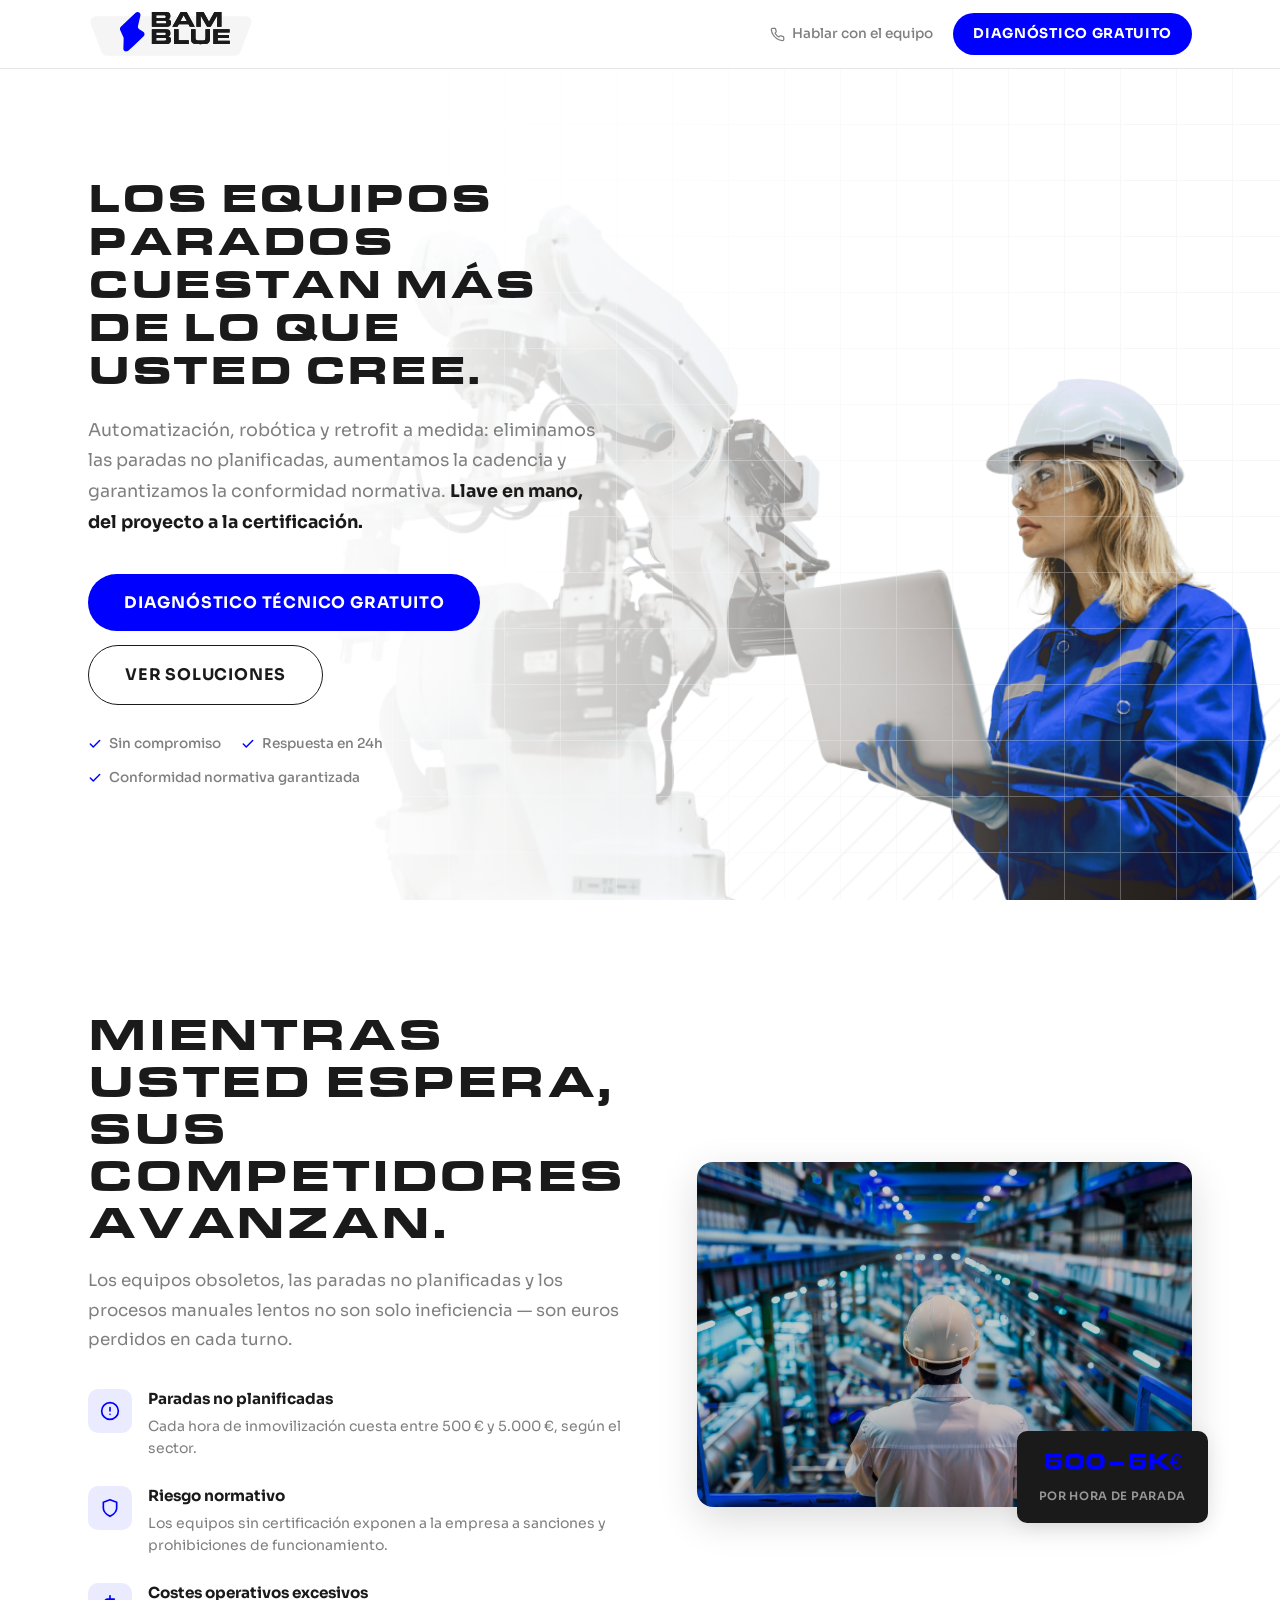
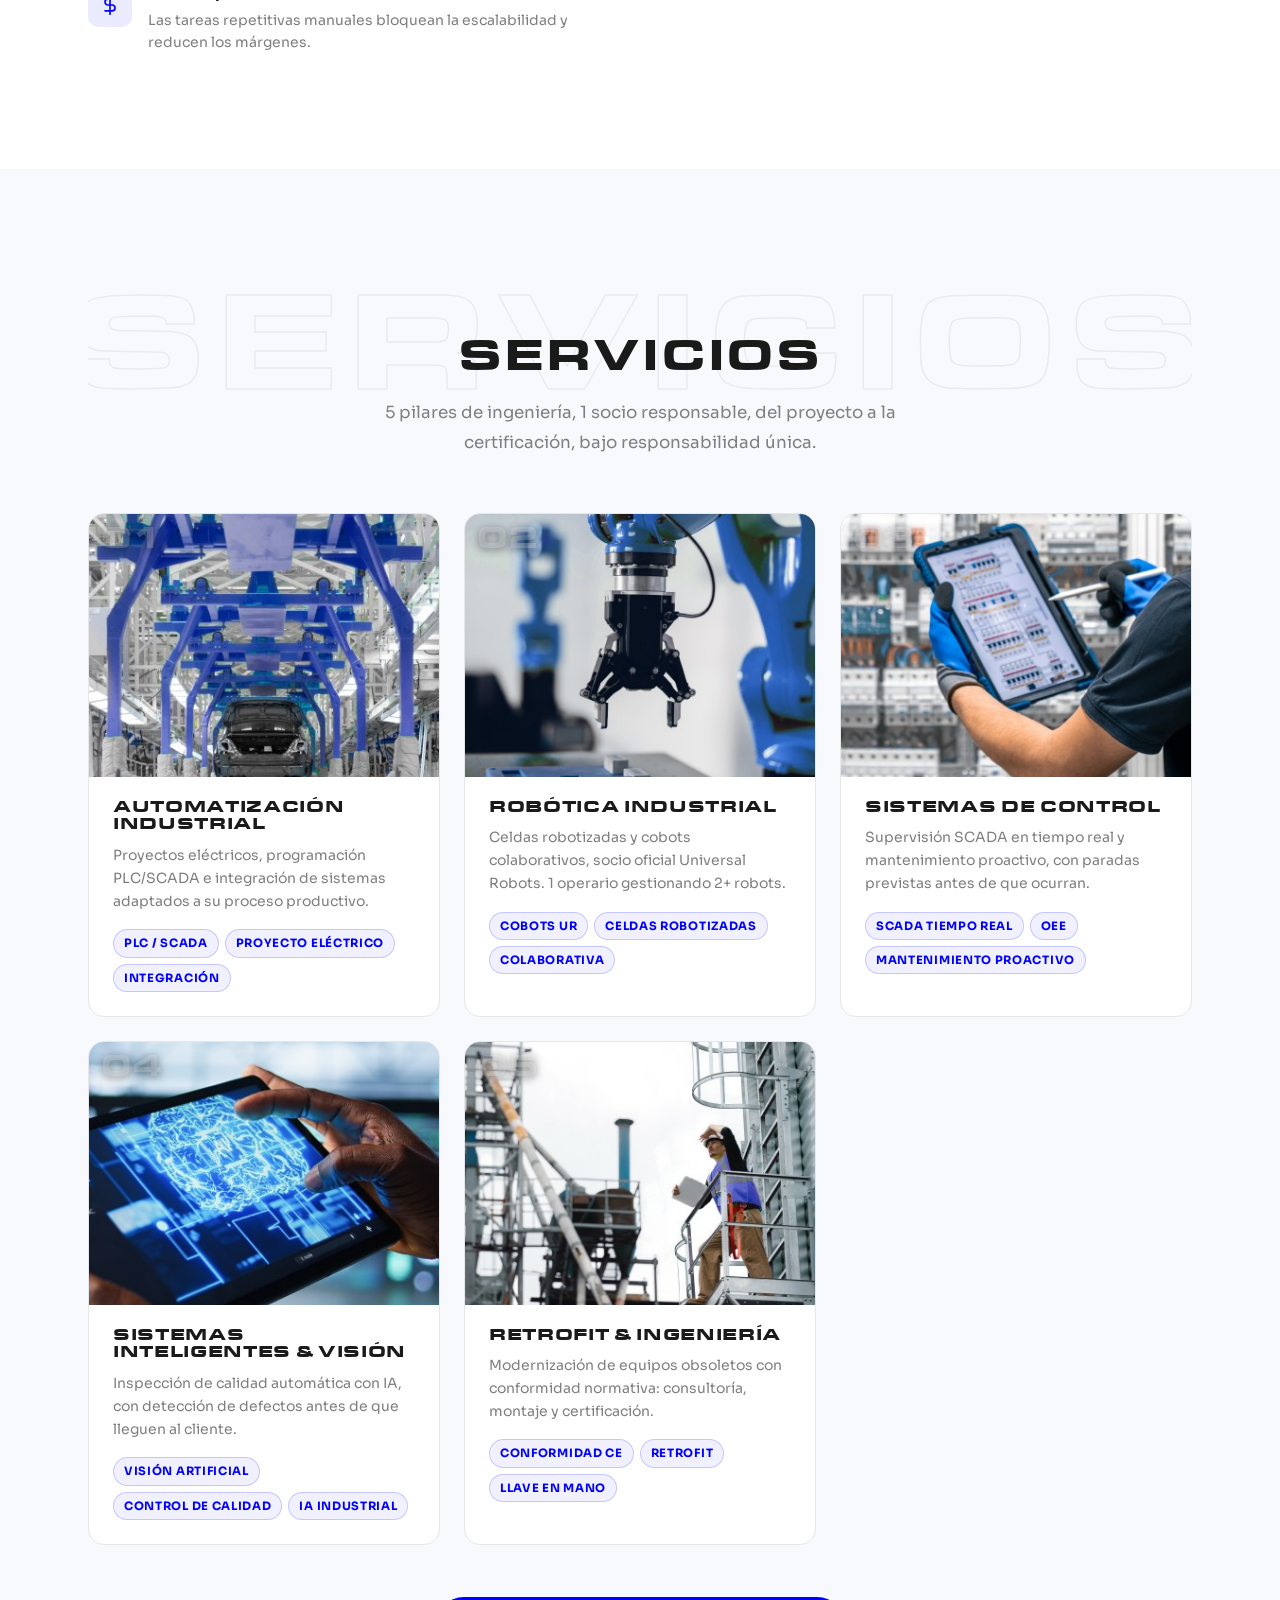
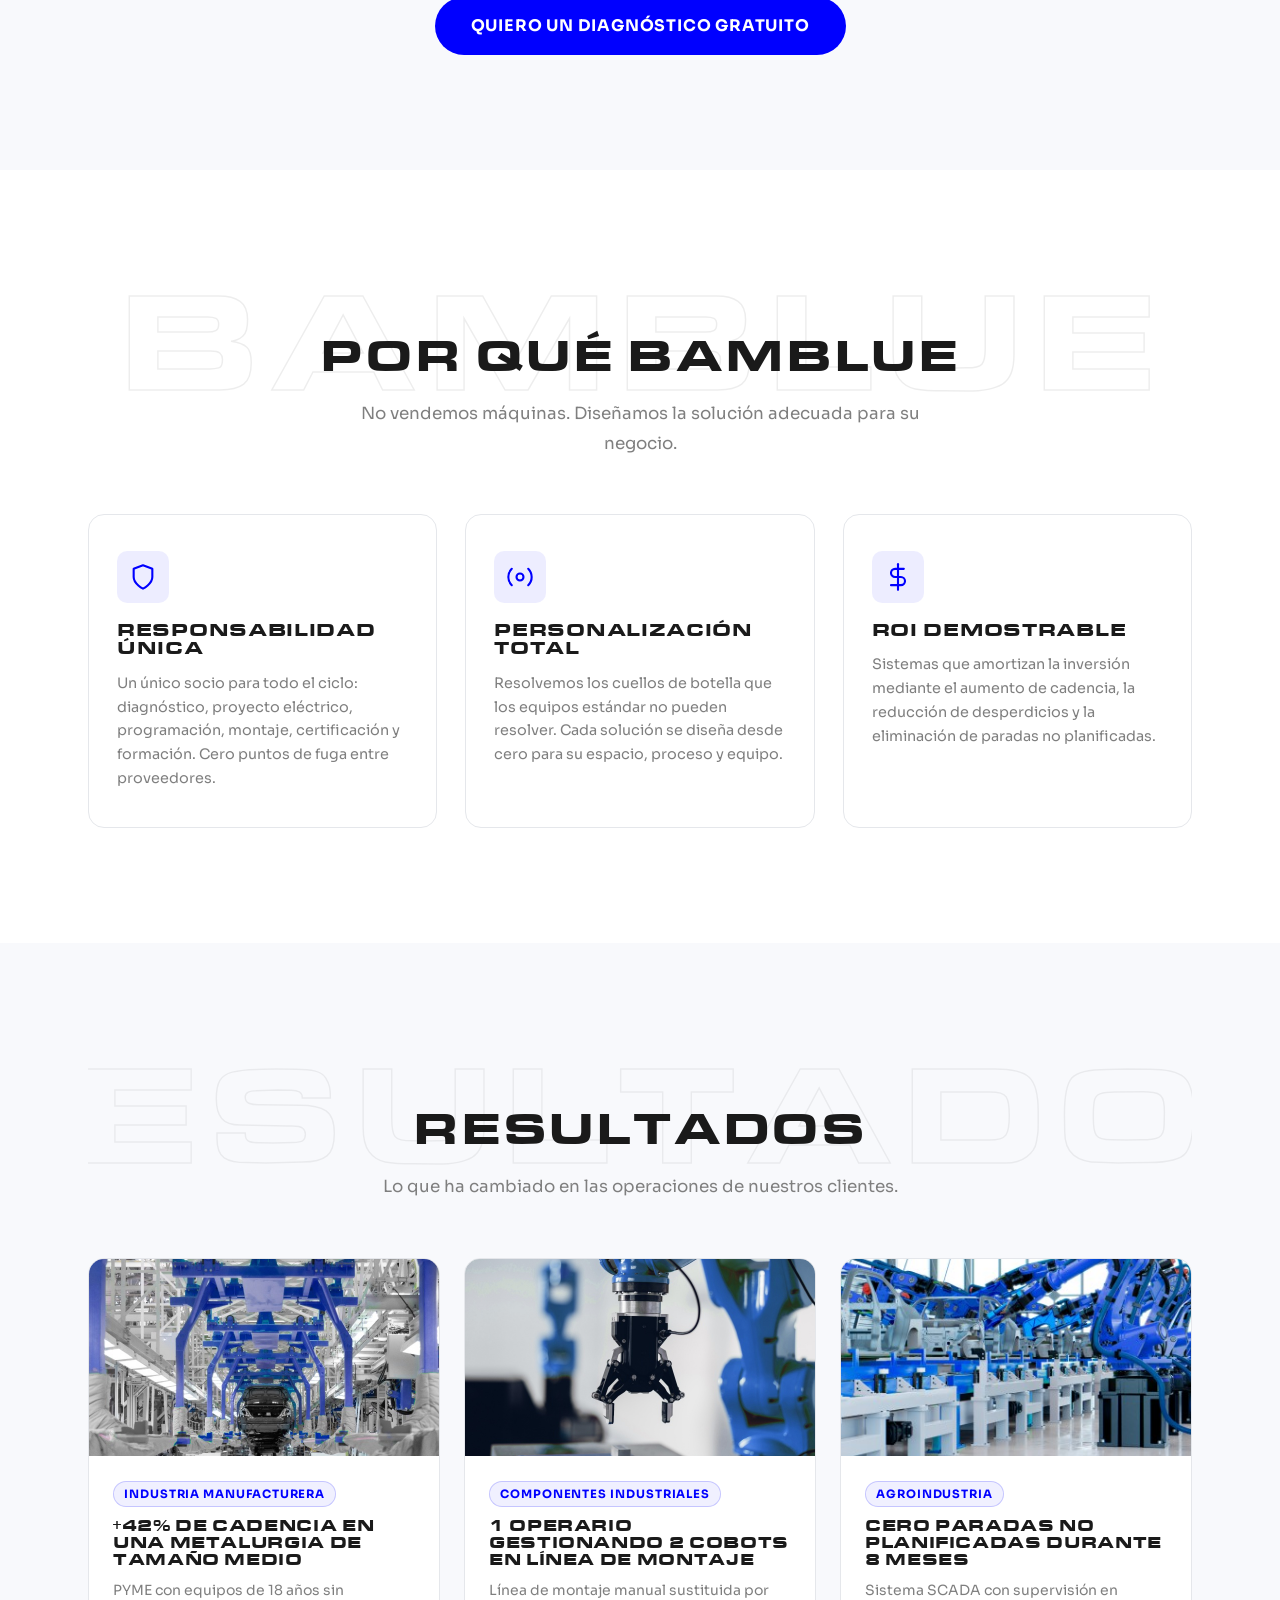
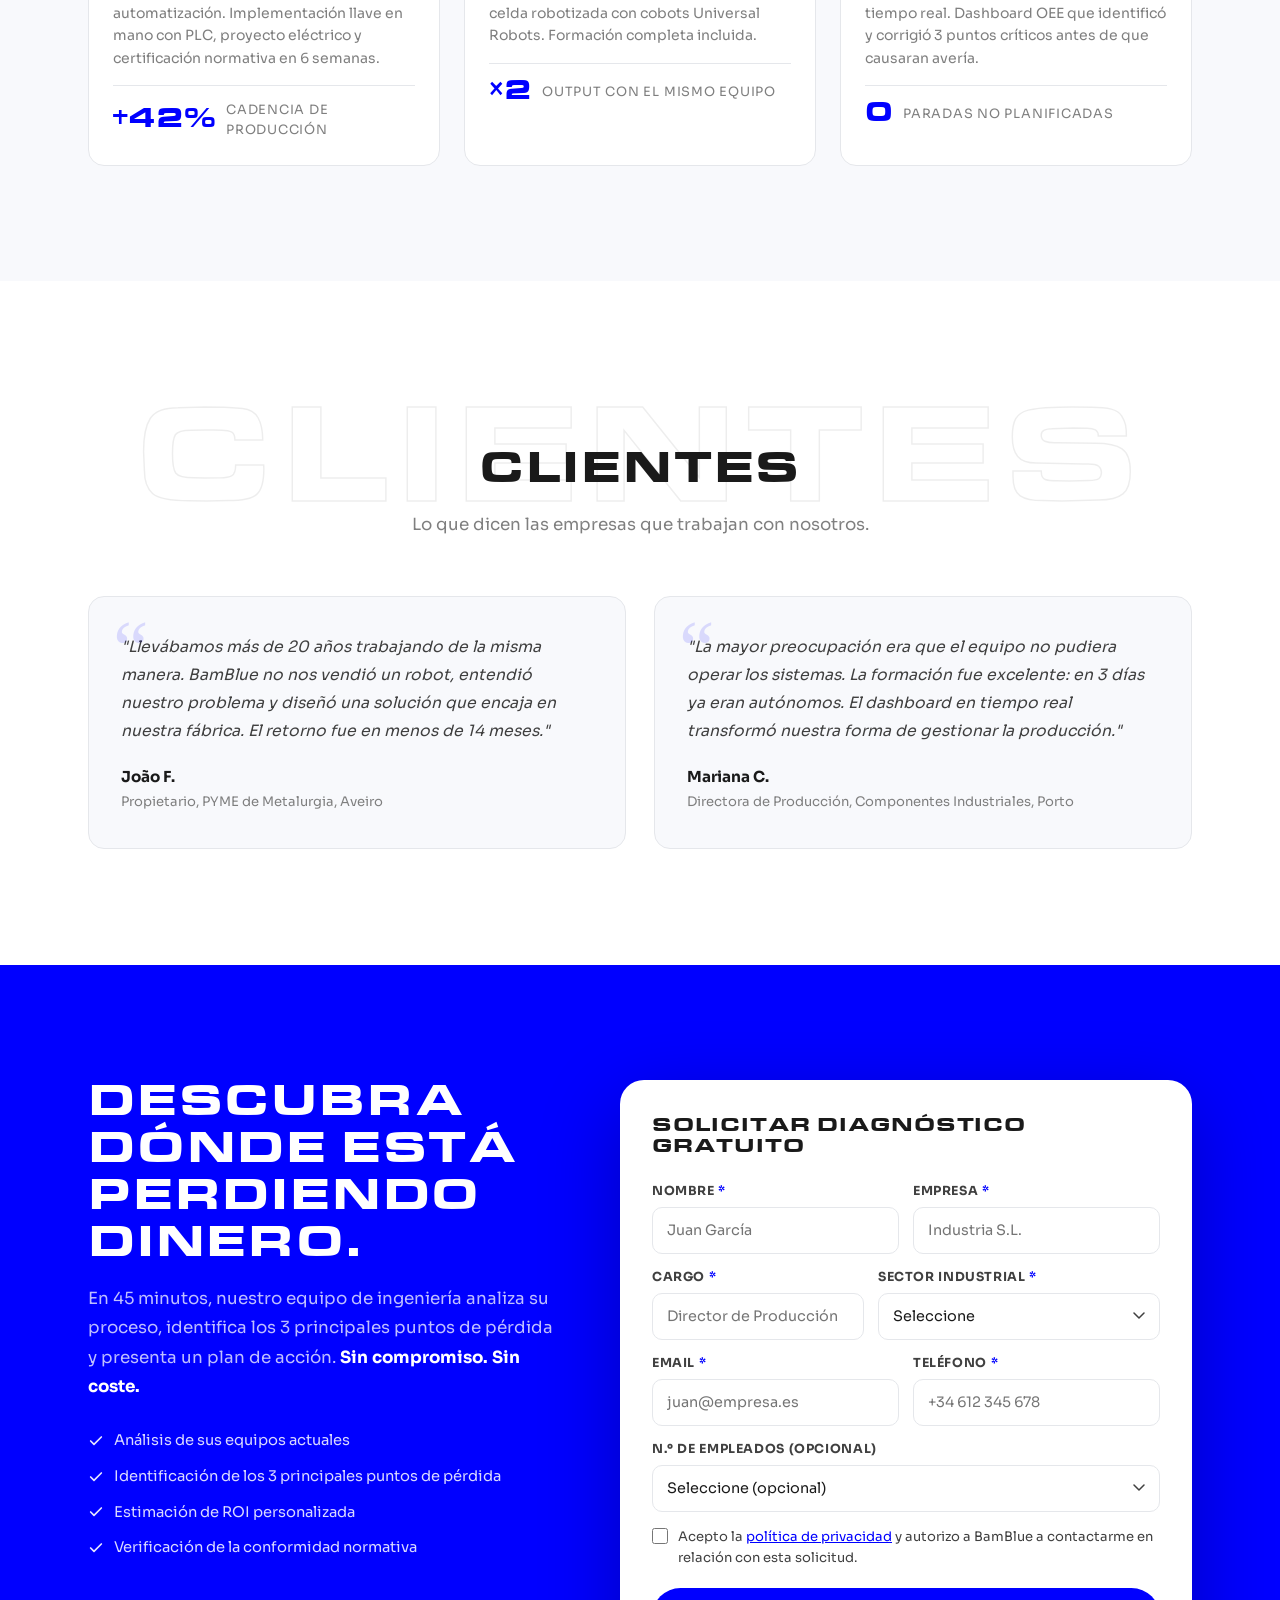
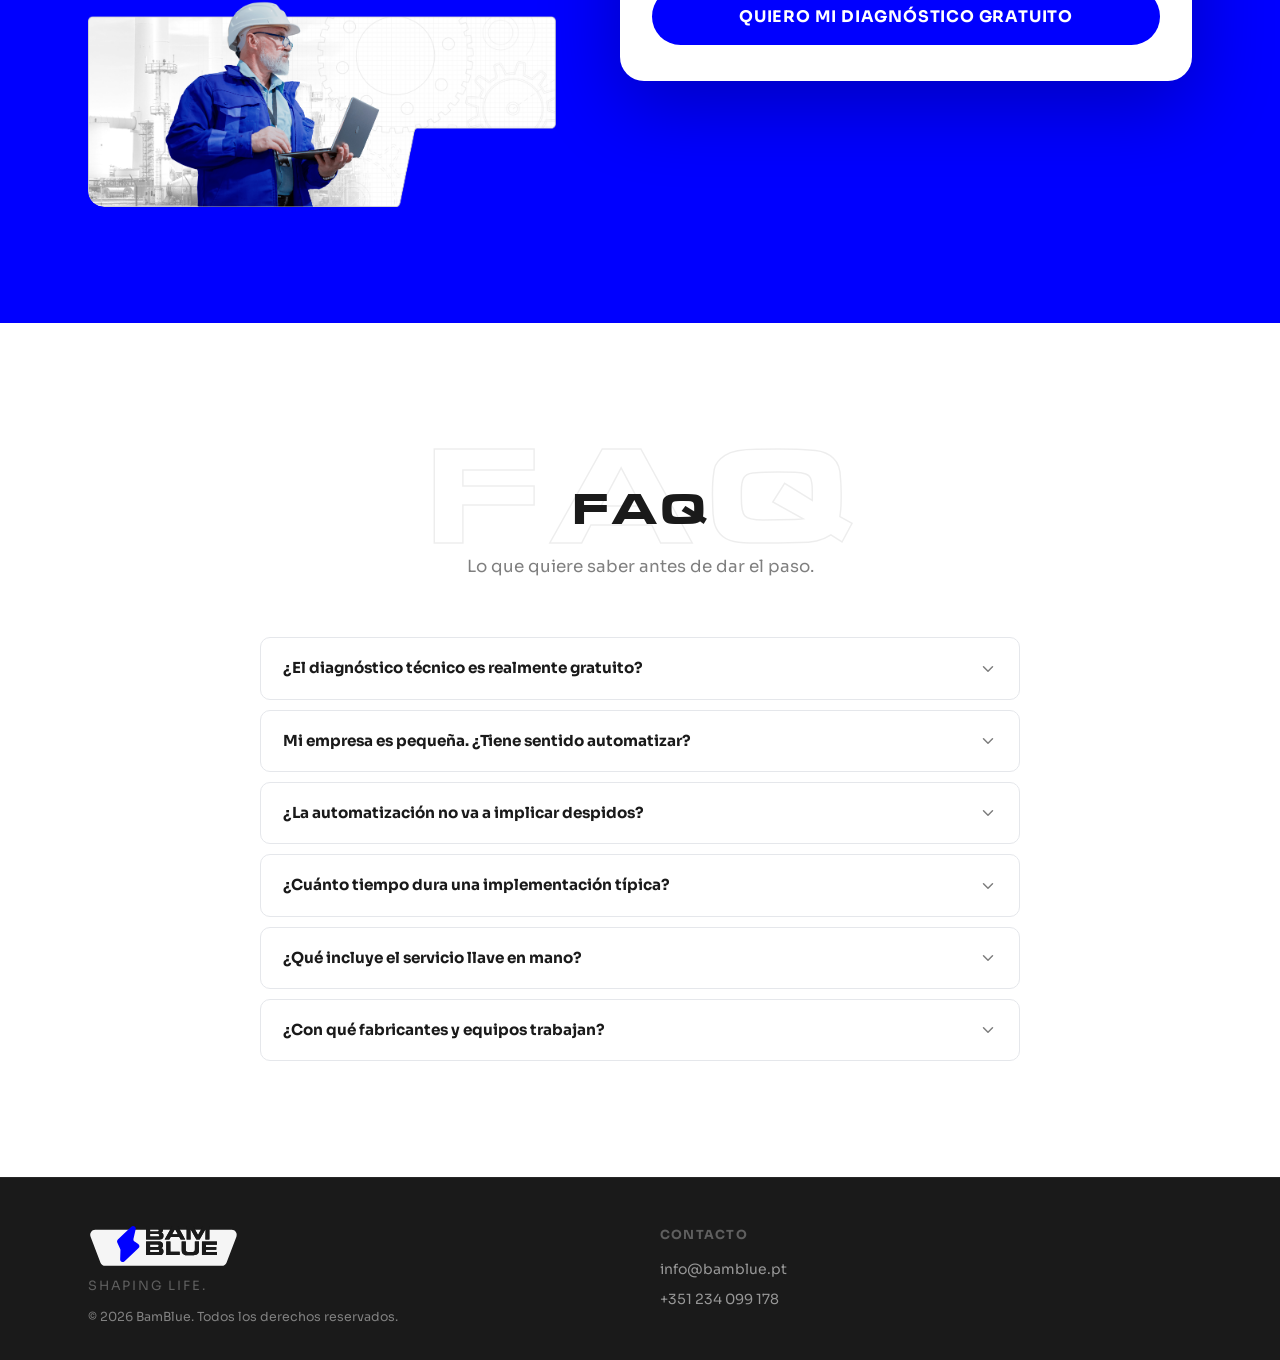
==== es/index.html @ 90d707e5 "feat: add French (fr/) and Spanish (es/) landing page translations Full translations of index.html f" ====
<!DOCTYPE html>
<html lang="es">
<head>
  <meta charset="UTF-8" />
  <meta name="viewport" content="width=device-width, initial-scale=1.0" />
  <meta name="theme-color" content="#0000FF" />

  <title>Diagnóstico Técnico Gratuito | BamBlue — Automatización Industrial</title>
  <meta name="description" content="Deje de perder dinero con equipos parados. Diagnóstico técnico gratuito: automatización, robótica y retrofit a medida. Ingeniería llave en mano." />
  <meta name="robots" content="index, follow" />

  <meta property="og:title" content="Los equipos parados cuestan más de lo que usted cree | BamBlue" />
  <meta property="og:description" content="Automatización industrial a medida que aumenta la rentabilidad, elimina desperdicios y garantiza la conformidad normativa. Diagnóstico gratuito." />
  <meta property="og:type" content="website" />
  <meta property="og:image" content="../assets/images/hero-engenheira.png" />
  <meta property="og:locale" content="es_ES" />

  <link rel="icon" href="../assets/images/logo-bamblue.svg" type="image/svg+xml" />

  <link rel="preconnect" href="https://fonts.googleapis.com" />
  <link rel="preconnect" href="https://fonts.gstatic.com" crossorigin />
  <link href="https://fonts.googleapis.com/css2?family=Sora:wght@300;400;500;600;700;800&display=swap" rel="stylesheet" />

  <link rel="stylesheet" href="../assets/css/styles.css" />

  <!-- Meta Pixel — reemplazar PIXEL_ID -->
  <script>
    !function(f,b,e,v,n,t,s){if(f.fbq)return;n=f.fbq=function(){n.callMethod?
    n.callMethod.apply(n,arguments):n.queue.push(arguments)};if(!f._fbq)f._fbq=n;
    n.push=n;n.loaded=!0;n.version='2.0';n.queue=[];t=b.createElement(e);t.async=!0;
    t.src=v;s=b.getElementsByTagName(e)[0];s.parentNode.insertBefore(t,s)}(window,
    document,'script','https://connect.facebook.net/en_US/fbevents.js');
    // fbq('init', 'PIXEL_ID');
    // fbq('track', 'PageView');
  </script>
  <!-- Google Tag — reemplazar GA_ID -->
  <!--
  <script async src="https://www.googletagmanager.com/gtag/js?id=GA_ID"></script>
  <script>window.dataLayer=window.dataLayer||[];function gtag(){dataLayer.push(arguments);}gtag('js',new Date());gtag('config','GA_ID');</script>
  -->
</head>
<body>

  <!-- ===== TOPBAR ===== -->
  <header class="topbar" id="topbar">
    <div class="container topbar__inner">
      <a href="#" class="topbar__brand" aria-label="BamBlue">
        <img src="../assets/images/logo-footer.svg" alt="BamBlue — shaping life." class="topbar__logo" />
      </a>
      <nav class="topbar__meta" aria-label="Acciones rápidas">
        <a href="tel:+351234099178" class="topbar__phone" aria-label="Llamar a BamBlue">
          <svg width="15" height="15" viewBox="0 0 24 24" fill="none" stroke="currentColor" stroke-width="2" stroke-linecap="round" stroke-linejoin="round" aria-hidden="true"><path d="M22 16.92v3a2 2 0 0 1-2.18 2 19.86 19.86 0 0 1-8.63-3.07 19.5 19.5 0 0 1-6-6 19.86 19.86 0 0 1-3.07-8.67A2 2 0 0 1 4.11 2h3a2 2 0 0 1 2 1.72 12.84 12.84 0 0 0 .7 2.81 2 2 0 0 1-.45 2.11L8.09 9.91a16 16 0 0 0 6 6l1.27-1.27a2 2 0 0 1 2.11-.45 12.84 12.84 0 0 0 2.81.7A2 2 0 0 1 22 16.92z"/></svg>
          <span>Hablar con el equipo</span>
        </a>
        <a href="#form" class="btn btn--primary btn--sm" data-cta="topbar">Diagnóstico Gratuito</a>
      </nav>
    </div>
  </header>

  <!-- ===== HERO ===== -->
  <section class="hero" id="hero">
    <img src="../assets/images/hero-engenheira.png" alt="" class="hero__photo" aria-hidden="true" />
    <div class="hero__grid-bg" aria-hidden="true"></div>

    <div class="hero__left">
      <div class="hero__content">
        <h1 class="hero__title">Los equipos parados cuestan más de lo que usted cree.</h1>
        <p class="hero__sub">
          Automatización, robótica y retrofit a medida: eliminamos las paradas no planificadas,
          aumentamos la cadencia y garantizamos la conformidad normativa.
          <strong>Llave en mano, del proyecto a la certificación.</strong>
        </p>
        <div class="hero__actions">
          <a href="#form" class="btn btn--primary btn--lg" data-cta="hero-primary">
            Diagnóstico Técnico Gratuito
          </a>
          <a href="#servicos" class="btn btn--outline btn--lg" data-cta="hero-secondary">
            Ver soluciones
          </a>
        </div>
        <ul class="hero__trust" aria-label="Garantías">
          <li>
            <svg width="14" height="14" viewBox="0 0 24 24" fill="none" stroke="currentColor" stroke-width="2.5" stroke-linecap="round" stroke-linejoin="round" aria-hidden="true"><polyline points="20 6 9 17 4 12"/></svg>
            Sin compromiso
          </li>
          <li>
            <svg width="14" height="14" viewBox="0 0 24 24" fill="none" stroke="currentColor" stroke-width="2.5" stroke-linecap="round" stroke-linejoin="round" aria-hidden="true"><polyline points="20 6 9 17 4 12"/></svg>
            Respuesta en 24h
          </li>
          <li>
            <svg width="14" height="14" viewBox="0 0 24 24" fill="none" stroke="currentColor" stroke-width="2.5" stroke-linecap="round" stroke-linejoin="round" aria-hidden="true"><polyline points="20 6 9 17 4 12"/></svg>
            Conformidad normativa garantizada
          </li>
        </ul>
      </div>
    </div>

  </section>


  <!-- ===== PROBLEMA ===== -->
  <section class="problem section" aria-labelledby="problem-title">
    <div class="container problem__inner">
      <div class="problem__text">
        <h2 class="section-title" id="problem-title">Mientras usted espera, sus competidores avanzan.</h2>
        <p class="section-body" style="margin:16px 0 0; text-align:left;">
          Los equipos obsoletos, las paradas no planificadas y los procesos manuales lentos
          no son solo ineficiencia — son euros perdidos en cada turno.
        </p>
        <ul class="problem__list">
          <li class="problem__item">
            <span class="problem__icon" aria-hidden="true">
              <svg width="20" height="20" viewBox="0 0 24 24" fill="none" stroke="currentColor" stroke-width="2" stroke-linecap="round" stroke-linejoin="round"><circle cx="12" cy="12" r="10"/><line x1="12" y1="8" x2="12" y2="12"/><line x1="12" y1="16" x2="12.01" y2="16"/></svg>
            </span>
            <div>
              <strong>Paradas no planificadas</strong>
              <p>Cada hora de inmovilización cuesta entre 500 € y 5.000 €, según el sector.</p>
            </div>
          </li>
          <li class="problem__item">
            <span class="problem__icon" aria-hidden="true">
              <svg width="20" height="20" viewBox="0 0 24 24" fill="none" stroke="currentColor" stroke-width="2" stroke-linecap="round" stroke-linejoin="round"><path d="M12 22s8-4 8-10V5l-8-3-8 3v7c0 6 8 10 8 10z"/></svg>
            </span>
            <div>
              <strong>Riesgo normativo</strong>
              <p>Los equipos sin certificación exponen a la empresa a sanciones y prohibiciones de funcionamiento.</p>
            </div>
          </li>
          <li class="problem__item">
            <span class="problem__icon" aria-hidden="true">
              <svg width="20" height="20" viewBox="0 0 24 24" fill="none" stroke="currentColor" stroke-width="2" stroke-linecap="round" stroke-linejoin="round"><line x1="12" y1="1" x2="12" y2="23"/><path d="M17 5H9.5a3.5 3.5 0 0 0 0 7h5a3.5 3.5 0 0 1 0 7H6"/></svg>
            </span>
            <div>
              <strong>Costes operativos excesivos</strong>
              <p>Las tareas repetitivas manuales bloquean la escalabilidad y reducen los márgenes.</p>
            </div>
          </li>
        </ul>
      </div>
      <div class="problem__visual">
        <img src="../assets/images/porque-bamblue.jpg" alt="Operación industrial BamBlue" loading="lazy" class="problem__img" />
        <div class="problem__stat-card">
          <span class="problem__stat-num">500–5k€</span>
          <span class="problem__stat-label">por hora de parada</span>
        </div>
      </div>
    </div>
  </section>

  <!-- ===== SERVIÇOS ===== -->
  <section class="section section--light" id="servicos" aria-labelledby="servicos-title">
    <div class="container">
      <div class="section-header section-header--wm">
        <span class="section-title-bg" aria-hidden="true">SERVICIOS</span>
        <h2 class="section-title section-title--dark" id="servicos-title">Servicios</h2>
        <p class="section-body">
          5 pilares de ingeniería, 1 socio responsable, del proyecto a la certificación, bajo responsabilidad única.
        </p>
      </div>

      <div class="servicos__grid">
        <article class="servico-card">
          <div class="servico-card__img-wrap">
            <img src="../assets/images/servico-automacao.jpg" alt="Automatización Industrial BamBlue" loading="lazy" class="servico-card__img" />
            <span class="servico-card__num" aria-hidden="true">01</span>
          </div>
          <div class="servico-card__body">
            <h3 class="servico-card__title">Automatización Industrial</h3>
            <p class="servico-card__text">Proyectos eléctricos, programación PLC/SCADA e integración de sistemas adaptados a su proceso productivo.</p>
            <ul class="servico-card__tags"><li>PLC / SCADA</li><li>Proyecto eléctrico</li><li>Integración</li></ul>
          </div>
        </article>

        <article class="servico-card">
          <div class="servico-card__img-wrap">
            <img src="../assets/images/servico-robotica.jpg" alt="Robótica Industrial BamBlue" loading="lazy" class="servico-card__img" />
            <span class="servico-card__num" aria-hidden="true">02</span>
          </div>
          <div class="servico-card__body">
            <h3 class="servico-card__title">Robótica Industrial</h3>
            <p class="servico-card__text">Celdas robotizadas y cobots colaborativos, socio oficial Universal Robots. 1 operario gestionando 2+ robots.</p>
            <ul class="servico-card__tags"><li>Cobots UR</li><li>Celdas robotizadas</li><li>Colaborativa</li></ul>
          </div>
        </article>

        <article class="servico-card">
          <div class="servico-card__img-wrap">
            <img src="../assets/images/servico-controlo.jpg" alt="Sistemas de Control BamBlue" loading="lazy" class="servico-card__img" />
            <span class="servico-card__num" aria-hidden="true">03</span>
          </div>
          <div class="servico-card__body">
            <h3 class="servico-card__title">Sistemas de Control</h3>
            <p class="servico-card__text">Supervisión SCADA en tiempo real y mantenimiento proactivo, con paradas previstas antes de que ocurran.</p>
            <ul class="servico-card__tags"><li>SCADA tiempo real</li><li>OEE</li><li>Mantenimiento proactivo</li></ul>
          </div>
        </article>

        <article class="servico-card">
          <div class="servico-card__img-wrap">
            <img src="../assets/images/servico-visao.jpg" alt="Visión Artificial BamBlue" loading="lazy" class="servico-card__img" />
            <span class="servico-card__num" aria-hidden="true">04</span>
          </div>
          <div class="servico-card__body">
            <h3 class="servico-card__title">Sistemas Inteligentes & Visión</h3>
            <p class="servico-card__text">Inspección de calidad automática con IA, con detección de defectos antes de que lleguen al cliente.</p>
            <ul class="servico-card__tags"><li>Visión artificial</li><li>Control de calidad</li><li>IA industrial</li></ul>
          </div>
        </article>

        <article class="servico-card">
          <div class="servico-card__img-wrap">
            <img src="../assets/images/servico-engenharia.jpg" alt="Retrofit e Ingeniería BamBlue" loading="lazy" class="servico-card__img" />
            <span class="servico-card__num" aria-hidden="true">05</span>
          </div>
          <div class="servico-card__body">
            <h3 class="servico-card__title">Retrofit & Ingeniería</h3>
            <p class="servico-card__text">Modernización de equipos obsoletos con conformidad normativa: consultoría, montaje y certificación.</p>
            <ul class="servico-card__tags"><li>Conformidad CE</li><li>Retrofit</li><li>Llave en mano</li></ul>
          </div>
        </article>
      </div>

      <div class="section-cta">
        <a href="#form" class="btn btn--primary btn--lg" data-cta="servicos">Quiero un diagnóstico gratuito</a>
      </div>
    </div>
  </section>

  <!-- ===== PORQUÊ BamBlue ===== -->
  <section class="section" aria-labelledby="porque-title">
    <div class="container">
      <div class="section-header section-header--wm">
        <span class="section-title-bg" aria-hidden="true">BamBlue</span>
        <h2 class="section-title section-title--dark" id="porque-title">Por qué BamBlue</h2>
        <p class="section-body">No vendemos máquinas. Diseñamos la solución adecuada para su negocio.</p>
      </div>

      <div class="porque__grid">
        <div class="porque-card pillar">
          <div class="porque-card__icon" aria-hidden="true">
            <svg width="28" height="28" viewBox="0 0 24 24" fill="none" stroke="currentColor" stroke-width="1.8" stroke-linecap="round" stroke-linejoin="round"><path d="M12 22s8-4 8-10V5l-8-3-8 3v7c0 6 8 10 8 10z"/></svg>
          </div>
          <h3 class="porque-card__title">Responsabilidad Única</h3>
          <p class="porque-card__text">Un único socio para todo el ciclo: diagnóstico, proyecto eléctrico, programación, montaje, certificación y formación. Cero puntos de fuga entre proveedores.</p>
        </div>
        <div class="porque-card pillar">
          <div class="porque-card__icon" aria-hidden="true">
            <svg width="28" height="28" viewBox="0 0 24 24" fill="none" stroke="currentColor" stroke-width="1.8" stroke-linecap="round" stroke-linejoin="round"><circle cx="12" cy="12" r="3"/><path d="M19.07 4.93a10 10 0 0 1 0 14.14M4.93 4.93a10 10 0 0 0 0 14.14"/></svg>
          </div>
          <h3 class="porque-card__title">Personalización Total</h3>
          <p class="porque-card__text">Resolvemos los cuellos de botella que los equipos estándar no pueden resolver. Cada solución se diseña desde cero para su espacio, proceso y equipo.</p>
        </div>
        <div class="porque-card pillar">
          <div class="porque-card__icon" aria-hidden="true">
            <svg width="28" height="28" viewBox="0 0 24 24" fill="none" stroke="currentColor" stroke-width="1.8" stroke-linecap="round" stroke-linejoin="round"><line x1="12" y1="1" x2="12" y2="23"/><path d="M17 5H9.5a3.5 3.5 0 0 0 0 7h5a3.5 3.5 0 0 1 0 7H6"/></svg>
          </div>
          <h3 class="porque-card__title">ROI Demostrable</h3>
          <p class="porque-card__text">Sistemas que amortizan la inversión mediante el aumento de cadencia, la reducción de desperdicios y la eliminación de paradas no planificadas.</p>
        </div>
      </div>
    </div>
  </section>

  <!-- ===== CASES ===== -->
  <section class="section section--light" aria-labelledby="cases-title">
    <div class="container">
      <div class="section-header section-header--wm">
        <span class="section-title-bg" aria-hidden="true">RESULTADOS</span>
        <h2 class="section-title section-title--dark" id="cases-title">Resultados</h2>
        <p class="section-body">Lo que ha cambiado en las operaciones de nuestros clientes.</p>
      </div>

      <div class="cases__grid">
        <article class="case-card case">
          <div class="case-card__img-wrap">
            <img src="../assets/images/detalhe-automacao.jpg" alt="Automatización industrial BamBlue" loading="lazy" class="case-card__img" />
          </div>
          <div class="case-card__body">
            <span class="case-card__tag">Industria Manufacturera</span>
            <h3 class="case-card__title">+42% de cadencia en una metalurgia de tamaño medio</h3>
            <p class="case-card__text">PYME con equipos de 18 años sin automatización. Implementación llave en mano con PLC, proyecto eléctrico y certificación normativa en 6 semanas.</p>
            <div class="case-card__result">
              <span class="case-card__result-num">+42%</span>
              <span class="case-card__result-label">cadencia de producción</span>
            </div>
          </div>
        </article>

        <article class="case-card case">
          <div class="case-card__img-wrap">
            <img src="../assets/images/detalhe-robotica.jpg" alt="Robótica colaborativa BamBlue" loading="lazy" class="case-card__img" />
          </div>
          <div class="case-card__body">
            <span class="case-card__tag">Componentes Industriales</span>
            <h3 class="case-card__title">1 operario gestionando 2 cobots en línea de montaje</h3>
            <p class="case-card__text">Línea de montaje manual sustituida por celda robotizada con cobots Universal Robots. Formación completa incluida.</p>
            <div class="case-card__result">
              <span class="case-card__result-num">×2</span>
              <span class="case-card__result-label">output con el mismo equipo</span>
            </div>
          </div>
        </article>

        <article class="case-card case">
          <div class="case-card__img-wrap">
            <img src="../assets/images/maquinas-operacao.jpg" alt="Supervisión SCADA BamBlue" loading="lazy" class="case-card__img" />
          </div>
          <div class="case-card__body">
            <span class="case-card__tag">Agroindustria</span>
            <h3 class="case-card__title">Cero paradas no planificadas durante 8 meses</h3>
            <p class="case-card__text">Sistema SCADA con supervisión en tiempo real. Dashboard OEE que identificó y corrigió 3 puntos críticos antes de que causaran avería.</p>
            <div class="case-card__result">
              <span class="case-card__result-num">0</span>
              <span class="case-card__result-label">paradas no planificadas</span>
            </div>
          </div>
        </article>
      </div>
    </div>
  </section>

  <!-- ===== TESTEMUNHOS ===== -->
  <section class="section" aria-labelledby="testimonios-title">
    <div class="container">
      <div class="section-header section-header--wm">
        <span class="section-title-bg" aria-hidden="true">CLIENTES</span>
        <h2 class="section-title section-title--dark" id="testimonios-title">Clientes</h2>
        <p class="section-body">Lo que dicen las empresas que trabajan con nosotros.</p>
      </div>
      <div class="testimonios__grid">
        <blockquote class="quote">
          <p class="quote__text">"Llevábamos más de 20 años trabajando de la misma manera. BamBlue no nos vendió un robot, entendió nuestro problema y diseñó una solución que encaja en nuestra fábrica. El retorno fue en menos de 14 meses."</p>
          <footer class="quote__author">
            <strong>João F.</strong>
            <span>Propietario, PYME de Metalurgia, Aveiro</span>
          </footer>
        </blockquote>
        <blockquote class="quote">
          <p class="quote__text">"La mayor preocupación era que el equipo no pudiera operar los sistemas. La formación fue excelente: en 3 días ya eran autónomos. El dashboard en tiempo real transformó nuestra forma de gestionar la producción."</p>
          <footer class="quote__author">
            <strong>Mariana C.</strong>
            <span>Directora de Producción, Componentes Industriales, Porto</span>
          </footer>
        </blockquote>
      </div>
    </div>
  </section>

  <!-- ===== FORM CTA ===== -->
  <section class="section section--blue" id="form" aria-labelledby="form-title">
    <div class="container cta-final__inner">

      <div class="cta-final__left">
        <h2 class="section-title section-title--light" id="form-title">Descubra dónde está perdiendo dinero.</h2>
        <p class="section-body section-body--light" style="text-align:left; margin:16px 0 0;">
          En 45 minutos, nuestro equipo de ingeniería analiza su proceso,
          identifica los 3 principales puntos de pérdida y presenta un plan de acción.
          <strong>Sin compromiso. Sin coste.</strong>
        </p>
        <ul class="cta-final__promises">
          <li><svg width="16" height="16" viewBox="0 0 24 24" fill="none" stroke="currentColor" stroke-width="2.5" stroke-linecap="round" stroke-linejoin="round" aria-hidden="true"><polyline points="20 6 9 17 4 12"/></svg>Análisis de sus equipos actuales</li>
          <li><svg width="16" height="16" viewBox="0 0 24 24" fill="none" stroke="currentColor" stroke-width="2.5" stroke-linecap="round" stroke-linejoin="round" aria-hidden="true"><polyline points="20 6 9 17 4 12"/></svg>Identificación de los 3 principales puntos de pérdida</li>
          <li><svg width="16" height="16" viewBox="0 0 24 24" fill="none" stroke="currentColor" stroke-width="2.5" stroke-linecap="round" stroke-linejoin="round" aria-hidden="true"><polyline points="20 6 9 17 4 12"/></svg>Estimación de ROI personalizada</li>
          <li><svg width="16" height="16" viewBox="0 0 24 24" fill="none" stroke="currentColor" stroke-width="2.5" stroke-linecap="round" stroke-linejoin="round" aria-hidden="true"><polyline points="20 6 9 17 4 12"/></svg>Verificación de la conformidad normativa</li>
        </ul>
        <div class="cta-final__img-wrap" aria-hidden="true">
          <img src="../assets/images/engenheiro-cta.png" alt="Ingeniero BamBlue" loading="lazy" class="cta-final__img" />
        </div>
      </div>

      <div class="cta-final__right">
        <form class="form-card" id="leadForm" method="post" action="REPLACE_WITH_WEBHOOK_URL" novalidate>
          <h3 class="form-card__title">Solicitar Diagnóstico Gratuito</h3>

          <div class="form-row">
            <div class="form-group">
              <label for="nome" class="form-label">Nombre <span aria-hidden="true">*</span></label>
              <input type="text" id="nome" name="nome" class="form-input" placeholder="Juan García" autocomplete="name" required />
            </div>
            <div class="form-group">
              <label for="empresa" class="form-label">Empresa <span aria-hidden="true">*</span></label>
              <input type="text" id="empresa" name="empresa" class="form-input" placeholder="Industria S.L." autocomplete="organization" required />
            </div>
          </div>

          <div class="form-row">
            <div class="form-group">
              <label for="cargo" class="form-label">Cargo <span aria-hidden="true">*</span></label>
              <input type="text" id="cargo" name="cargo" class="form-input" placeholder="Director de Producción" required />
            </div>
            <div class="form-group">
              <label for="setor" class="form-label">Sector industrial <span aria-hidden="true">*</span></label>
              <select id="setor" name="setor" class="form-input form-select" required>
                <option value="" disabled selected>Seleccione</option>
                <option value="metalomecanica">Metalurgia / Calderería</option>
                <option value="transformadora">Industria Manufacturera</option>
                <option value="alimentar">Agroindustria / Alimentación</option>
                <option value="componentes">Componentes Industriales</option>
                <option value="construcao">Construcción / Infraestructuras</option>
                <option value="energia">Energía / Utilities</option>
                <option value="outro">Otro</option>
              </select>
            </div>
          </div>

          <div class="form-row">
            <div class="form-group">
              <label for="email" class="form-label">Email <span aria-hidden="true">*</span></label>
              <input type="email" id="email" name="email" class="form-input" placeholder="juan@empresa.es" autocomplete="email" required />
            </div>
            <div class="form-group">
              <label for="telefone" class="form-label">Teléfono <span aria-hidden="true">*</span></label>
              <input type="tel" id="telefone" name="telefone" class="form-input" placeholder="+34 612 345 678" autocomplete="tel" required />
            </div>
          </div>

          <div class="form-group">
            <label for="n_trabalhadores" class="form-label">N.º de empleados (opcional)</label>
            <select id="n_trabalhadores" name="n_trabalhadores" class="form-input form-select">
              <option value="">Seleccione (opcional)</option>
              <option value="1-10">1–10</option>
              <option value="11-50">11–50</option>
              <option value="51-200">51–200</option>
              <option value="200+">200+</option>
            </select>
          </div>

          <div class="form-check" id="formError" hidden role="alert" aria-live="polite"></div>

          <label class="form-check-label">
            <input type="checkbox" name="rgpd" id="rgpd" class="form-check-input" required />
            <span>
              Acepto la <a href="https://bamblue.pt/politica-de-privacidade/" target="_blank" rel="noopener">política de privacidad</a>
              y autorizo a BamBlue a contactarme en relación con esta solicitud.
            </span>
          </label>

          <button type="submit" class="btn btn--submit btn--lg">
            <span class="btn__text">Quiero mi diagnóstico gratuito</span>
            <span class="btn__loading" aria-hidden="true">
              <svg width="18" height="18" viewBox="0 0 24 24" fill="none" stroke="currentColor" stroke-width="2.5" stroke-linecap="round" stroke-linejoin="round" class="spin"><path d="M21 12a9 9 0 1 1-6.219-8.56"/></svg>
              Enviando…
            </span>
          </button>
        </form>
      </div>

    </div>
  </section>

  <!-- ===== FAQ ===== -->
  <section class="section" aria-labelledby="faq-title">
    <div class="container">
      <div class="section-header section-header--wm">
        <span class="section-title-bg" aria-hidden="true">FAQ</span>
        <h2 class="section-title section-title--dark" id="faq-title">FAQ</h2>
        <p class="section-body">Lo que quiere saber antes de dar el paso.</p>
      </div>
      <div class="faq__list">

        <details class="accordion__item">
          <summary class="accordion__summary">
            ¿El diagnóstico técnico es realmente gratuito?
            <svg class="accordion__chevron" width="18" height="18" viewBox="0 0 24 24" fill="none" stroke="currentColor" stroke-width="2" stroke-linecap="round" stroke-linejoin="round" aria-hidden="true"><polyline points="6 9 12 15 18 9"/></svg>
          </summary>
          <div class="accordion__body">
            <p>Sí. El diagnóstico técnico inicial es completamente gratuito y sin compromiso. En 45 minutos nuestro equipo analiza su proceso, identifica los principales puntos de pérdida y presenta estimaciones de ROI. Solo avanzamos a propuesta si tiene sentido para ambas partes.</p>
          </div>
        </details>

        <details class="accordion__item">
          <summary class="accordion__summary">
            Mi empresa es pequeña. ¿Tiene sentido automatizar?
            <svg class="accordion__chevron" width="18" height="18" viewBox="0 0 24 24" fill="none" stroke="currentColor" stroke-width="2" stroke-linecap="round" stroke-linejoin="round" aria-hidden="true"><polyline points="6 9 12 15 18 9"/></svg>
          </summary>
          <div class="accordion__body">
            <p>Sí. Trabajamos con PYMEs de todos los tamaños, de 5 a 500 empleados. Las soluciones se dimensionan según su proceso y presupuesto, y el ROI tiende a ser más rápido en PYMEs. Muchos clientes recuperan la inversión en 12 a 18 meses.</p>
          </div>
        </details>

        <details class="accordion__item">
          <summary class="accordion__summary">
            ¿La automatización no va a implicar despidos?
            <svg class="accordion__chevron" width="18" height="18" viewBox="0 0 24 24" fill="none" stroke="currentColor" stroke-width="2" stroke-linecap="round" stroke-linejoin="round" aria-hidden="true"><polyline points="6 9 12 15 18 9"/></svg>
          </summary>
          <div class="accordion__body">
            <p>Nuestra experiencia muestra lo contrario: la automatización libera a las personas de las tareas repetitivas para funciones de mayor valor. La mayoría de los clientes usa la capacidad extra para crecer, no para reducir plantilla. Con cobots colaborativos, los operarios trabajan junto a los robots con total seguridad.</p>
          </div>
        </details>

        <details class="accordion__item">
          <summary class="accordion__summary">
            ¿Cuánto tiempo dura una implementación típica?
            <svg class="accordion__chevron" width="18" height="18" viewBox="0 0 24 24" fill="none" stroke="currentColor" stroke-width="2" stroke-linecap="round" stroke-linejoin="round" aria-hidden="true"><polyline points="6 9 12 15 18 9"/></svg>
          </summary>
          <div class="accordion__body">
            <p>Depende de la complejidad, pero la mayoría de las implementaciones dura entre 3 y 10 semanas. Diseñamos para minimizar las perturbaciones en el proceso productivo, instalando por fases cuando es posible o fuera del horario de producción.</p>
          </div>
        </details>

        <details class="accordion__item">
          <summary class="accordion__summary">
            ¿Qué incluye el servicio llave en mano?
            <svg class="accordion__chevron" width="18" height="18" viewBox="0 0 24 24" fill="none" stroke="currentColor" stroke-width="2" stroke-linecap="round" stroke-linejoin="round" aria-hidden="true"><polyline points="6 9 12 15 18 9"/></svg>
          </summary>
          <div class="accordion__body">
            <p>Todo: diagnóstico → proyecto eléctrico → programación → montaje → pruebas → certificación normativa → formación del equipo → soporte post-instalación. Un único punto de contacto y responsabilidad total sobre todo el ciclo.</p>
          </div>
        </details>

        <details class="accordion__item">
          <summary class="accordion__summary">
            ¿Con qué fabricantes y equipos trabajan?
            <svg class="accordion__chevron" width="18" height="18" viewBox="0 0 24 24" fill="none" stroke="currentColor" stroke-width="2" stroke-linecap="round" stroke-linejoin="round" aria-hidden="true"><polyline points="6 9 12 15 18 9"/></svg>
          </summary>
          <div class="accordion__body">
            <p>Somos independientes de fabricante: integramos Siemens, Schneider, Allen-Bradley, Fanuc, ABB, Yaskawa y otros. En robótica colaborativa somos socios oficiales Universal Robots. También trabajamos en retrofit de equipos existentes, independientemente de la marca.</p>
          </div>
        </details>

      </div>
    </div>
  </section>

  <!-- ===== FOOTER ===== -->
  <footer class="footer" aria-label="Pie de página BamBlue">
    <div class="container footer__inner">
      <div class="footer__brand">
        <img src="../assets/images/logo-footer.svg" alt="BamBlue" class="footer__logo" loading="lazy" />
        <p class="footer__tagline">shaping life.</p>
        <p class="footer__copy">© <span id="year"></span> BamBlue. Todos los derechos reservados.</p>
      </div>
      <div class="footer__contact-col">
        <p class="footer__contact-title">Contacto</p>
        <a href="mailto:info@bamblue.pt" class="footer__contact-link">info@bamblue.pt</a>
        <a href="tel:+351234099178" class="footer__contact-link">+351 234 099 178</a>
      </div>
    </div>
  </footer>

  <!-- ===== STICKY CTA ===== -->
  <div class="sticky-cta" id="stickyCta" aria-hidden="true">
    <a href="#form" class="btn btn--primary" data-cta="sticky">
      Diagnóstico Gratuito
      <svg width="14" height="14" viewBox="0 0 24 24" fill="none" stroke="currentColor" stroke-width="2.5" stroke-linecap="round" stroke-linejoin="round" aria-hidden="true"><line x1="5" y1="12" x2="19" y2="12"/><polyline points="12 5 19 12 12 19"/></svg>
    </a>
  </div>

  <script src="../assets/js/script.js"></script>
</body>
</html>
---- assets/css/styles.css ----
/* BAMBLUE Landing Page — brand-aligned CSS */
/* Display: EurostileExtended-Black | Body: Sora | Colors: #0000FF / #1A1A1A */

@font-face {
  font-family: 'Eurostile';
  src: url('../fonts/EurostileExtended-Black.ttf') format('truetype');
  font-weight: 900;
  font-style: normal;
  font-display: swap;
}

/* ===== TOKENS ===== */
:root {
  --blue:       #0000FF;
  --blue-dark:  #0000CC;
  --dark:       #1A1A1A;
  --dark-2:     #242424;
  --gray:       #404040;
  --gray-2:     #7F7F7F;
  --gray-3:     #AAAAAA;
  --white:      #FFFFFF;
  --off-white:  #F5F5F5;
  --light:      #F8F9FC;
  --border:     #E5E7EB;

  --font-display: 'Eurostile', 'Impact', sans-serif;
  --font-body:    'Sora', 'Inter', sans-serif;

  --radius-sm:   6px;
  --radius:      10px;
  --radius-lg:   16px;
  --radius-xl:   24px;
  --radius-pill: 100px;

  --shadow-sm:  0 1px 4px rgba(0,0,0,.08);
  --shadow:     0 4px 20px rgba(0,0,0,.10);
  --shadow-lg:  0 12px 40px rgba(0,0,0,.14);

  --max-w:  1200px;
  --gutter: clamp(20px, 5vw, 48px);
}

/* ===== RESET ===== */
*, *::before, *::after { box-sizing: border-box; margin: 0; padding: 0; }
html { scroll-behavior: smooth; }
body {
  font-family: var(--font-body);
  font-size: 1rem;
  line-height: 1.6;
  color: var(--dark);
  background: var(--white);
  -webkit-font-smoothing: antialiased;
  overflow-x: hidden;
}
img, video { display: block; max-width: 100%; height: auto; }
a { color: inherit; text-decoration: none; }
ul, ol { list-style: none; }
button, input, select, textarea { font: inherit; }

@media (prefers-reduced-motion: reduce) {
  *, *::before, *::after { animation-duration: .01ms !important; transition-duration: .01ms !important; }
}

/* ===== CONTAINER ===== */
.container {
  width: 100%;
  max-width: var(--max-w);
  margin: 0 auto;
  padding: 0 var(--gutter);
}

/* ===== TYPOGRAPHY ===== */
h1, h2, h3, h4 {
  font-family: var(--font-display);
  text-transform: uppercase;
  letter-spacing: .04em;
  line-height: 1.05;
}
h1 { font-size: clamp(2.4rem, 5.5vw, 4.8rem); }
h2 { font-size: clamp(1.8rem, 3.5vw, 3rem); }
h3 { font-size: clamp(1.1rem, 2vw, 1.5rem); }

/* ===== BUTTONS ===== */
.btn {
  display: inline-flex;
  align-items: center;
  gap: 8px;
  padding: 14px 28px;
  border: none;
  border-radius: var(--radius-pill);
  font-family: var(--font-body);
  font-size: .925rem;
  font-weight: 700;
  letter-spacing: .05em;
  text-transform: uppercase;
  cursor: pointer;
  transition: background .22s, color .22s, transform .15s, box-shadow .22s, border-color .22s;
  white-space: nowrap;
  text-decoration: none;
}
.btn--primary {
  background: var(--blue);
  color: var(--white);
}
.btn--primary:hover { background: var(--dark); transform: translateY(-2px); box-shadow: 0 6px 20px rgba(0,0,255,.3); }

.btn--outline {
  background: transparent;
  color: var(--dark);
  border: 1.5px solid var(--dark);
}
.btn--outline:hover { background: var(--dark); color: var(--white); }

.btn--ghost-light {
  background: transparent;
  color: var(--white);
  border: 1.5px solid rgba(255,255,255,.4);
}
.btn--ghost-light:hover { border-color: var(--white); background: rgba(255,255,255,.1); }

.btn--submit {
  width: 100%;
  justify-content: center;
  background: var(--blue);
  color: var(--white);
  padding: 16px 28px;
  font-size: 1rem;
}
.btn--submit:hover { background: var(--dark); }
.btn--sm  { padding: 10px 20px; font-size: .85rem; }
.btn--lg  { padding: 16px 36px; font-size: 1rem; }

.btn__loading { display: none; align-items: center; gap: 8px; }
.is-loading .btn__text { display: none; }
.is-loading .btn__loading { display: inline-flex; }
.is-loading { pointer-events: none; opacity: .8; }
@keyframes spin { to { transform: rotate(360deg); } }
.spin { animation: spin 1s linear infinite; }

/* ===== SECTION HELPERS ===== */
.section { padding: clamp(72px, 9vw, 130px) 0; }
.section--light  { background: var(--light); }
.section--dark   { background: var(--dark); color: var(--white); }
.section--blue   { background: var(--blue); color: var(--white); }

/* Section header with watermark */
.section-header {
  text-align: center;
  margin-bottom: 56px;
  position: relative;
  overflow: hidden;
}

/* Ghost/watermark text — absolutely behind, real title in normal flow */
.section-title-bg {
  display: block;
  font-family: var(--font-display);
  font-size: clamp(4.5rem, 11vw, 9.5rem);
  font-weight: 900;
  text-transform: uppercase;
  letter-spacing: .04em;
  color: transparent;
  -webkit-text-stroke: 1.5px rgba(0,0,0,.07);
  line-height: 1;
  pointer-events: none;
  user-select: none;
  white-space: nowrap;
  position: absolute;
  top: 0;
  left: 50%;
  transform: translateX(-50%);
  z-index: 0;
}
.section--dark  .section-title-bg { -webkit-text-stroke: 1.5px rgba(255,255,255,.1); }
.section--light .section-title-bg { -webkit-text-stroke: 1.5px rgba(0,0,0,.06); }

.section-header .section-title,
.section-header .section-body {
  position: relative;
  z-index: 1;
}
/* Enough top padding so ghost text shows behind the real title */
.section-header--wm {
  padding-top: clamp(2rem, 4vw, 3.5rem);
}

.section-title { margin-bottom: 16px; }
.section-title--light { color: var(--white); }
.section-title--dark  { color: var(--dark); }
.section-body { font-size: 1.05rem; color: var(--gray-2); line-height: 1.75; max-width: 600px; margin: 0 auto; }
.section-body--light { color: rgba(255,255,255,.75); }
.section-body--light strong { color: var(--white); }
.section-cta { text-align: center; margin-top: 52px; }

/* ===== SCROLL REVEAL ===== */
.servico-card,
.porque-card,
.case-card,
.quote,
.stat-item,
.problem__item {
  opacity: 0;
  transform: translateY(28px);
  transition: opacity .55s ease, transform .55s ease;
}
.is-visible { opacity: 1 !important; transform: none !important; }
@media (prefers-reduced-motion: reduce) {
  .servico-card, .porque-card, .case-card, .quote, .stat-item, .problem__item {
    opacity: 1; transform: none;
  }
}

/* ===== TOPBAR ===== */
.topbar {
  position: fixed;
  top: 0; left: 0; right: 0;
  z-index: 100;
  background: var(--white);
  border-bottom: 1px solid var(--border);
}
.topbar__inner {
  display: flex;
  align-items: center;
  justify-content: space-between;
  height: 68px;
}
.topbar__brand { display: flex; align-items: center; }
.topbar__logo { height: 44px; width: auto; }
.topbar__meta { display: flex; align-items: center; gap: 20px; }
.topbar__phone {
  display: flex;
  align-items: center;
  gap: 7px;
  color: var(--gray-2);
  font-size: .85rem;
  font-weight: 500;
  transition: color .2s;
}
.topbar__phone:hover { color: var(--dark); }
@media (max-width: 580px) { .topbar__phone span { display: none; } }

/* ===== HERO ===== */
.hero {
  position: relative;
  min-height: calc(100vh - 68px);
  display: flex;
  align-items: center;
  overflow: hidden;
  background: var(--white);
  margin-top: 68px;
}

/* Full-width background image */
.hero__photo {
  position: absolute;
  inset: 0;
  width: 100%;
  height: 100%;
  object-fit: cover;
  object-position: right center;
  display: block;
  z-index: 0;
}

/* White gradient overlay — fades left-to-right so text is readable */
.hero::after {
  content: '';
  position: absolute;
  inset: 0;
  background: linear-gradient(
    90deg,
    rgba(255,255,255,1)   0%,
    rgba(255,255,255,.97) 30%,
    rgba(255,255,255,.7)  55%,
    rgba(255,255,255,.1)  80%,
    rgba(255,255,255,0)   100%
  );
  z-index: 1;
}

.hero__grid-bg {
  position: absolute;
  inset: 0;
  background-image:
    linear-gradient(var(--border) 1px, transparent 1px),
    linear-gradient(90deg, var(--border) 1px, transparent 1px);
  background-size: 56px 56px;
  opacity: .3;
  z-index: 1;
}

/* Left content column */
.hero__left {
  position: relative;
  z-index: 2;
  width: 100%;
  max-width: var(--max-w);
  margin: 0 auto;
  padding: 80px var(--gutter);
}
.hero__content { max-width: 520px; }

.hero__title {
  color: var(--dark);
  margin-bottom: 20px;
  font-size: clamp(1.7rem, 3.2vw, 3rem);
}
.hero__sub {
  font-size: clamp(.95rem, 1.4vw, 1.1rem);
  color: var(--gray-2);
  line-height: 1.75;
  margin-bottom: 36px;
}
.hero__sub strong { color: var(--dark); }
.hero__actions {
  display: flex;
  gap: 14px;
  flex-wrap: wrap;
  margin-bottom: 28px;
}
.hero__actions .btn--primary { animation: pulse-glow 3s ease-in-out infinite; }
@keyframes pulse-glow {
  0%, 100% { box-shadow: 0 0 0 0 rgba(0,0,255,.35); }
  50%       { box-shadow: 0 0 0 10px rgba(0,0,255,0); }
}
.hero__trust { display: flex; flex-wrap: wrap; gap: 12px 20px; }
.hero__trust li {
  display: flex;
  align-items: center;
  gap: 7px;
  font-size: .85rem;
  color: var(--gray-2);
  font-weight: 500;
}
.hero__trust li svg { color: var(--blue); flex-shrink: 0; }

/* hide unused element */
.hero__right { display: none; }

@media (max-width: 768px) {
  .hero::after {
    background: linear-gradient(
      180deg,
      rgba(255,255,255,1)   0%,
      rgba(255,255,255,.95) 60%,
      rgba(255,255,255,.7)  100%
    );
  }
  .hero__left { padding: 60px var(--gutter); }
}

/* ===== STATS ===== */
.stats {
  background: var(--light);
  padding: 44px 0;
  border-top: 1px solid var(--border);
  border-bottom: 1px solid var(--border);
}
.stats__list {
  display: grid;
  grid-template-columns: repeat(4, 1fr);
  gap: 0;
}
.stat-item {
  display: flex;
  flex-direction: column;
  align-items: center;
  text-align: center;
  padding: 20px 24px;
  border-right: 1px solid var(--border);
}
.stat-item:last-child { border-right: none; }
.stat-item__num {
  font-family: var(--font-display);
  font-size: clamp(2rem, 4vw, 3rem);
  text-transform: uppercase;
  color: var(--blue);
  line-height: 1;
  margin-bottom: 6px;
}
.stat-item__label {
  font-size: .8rem;
  font-weight: 500;
  color: var(--gray-2);
  text-transform: uppercase;
  letter-spacing: .07em;
}
@media (max-width: 640px) {
  .stats__list { grid-template-columns: repeat(2, 1fr); }
  .stat-item:nth-child(2) { border-right: none; }
  .stat-item:nth-child(1),
  .stat-item:nth-child(2) { border-bottom: 1px solid var(--border); }
}

/* ===== PROBLEM ===== */
.problem__inner {
  display: grid;
  grid-template-columns: 1fr 1fr;
  gap: 72px;
  align-items: center;
}
.problem__list { display: flex; flex-direction: column; gap: 24px; margin-top: 32px; }
.problem__item {
  display: flex;
  gap: 16px;
  align-items: flex-start;
}
.problem__icon {
  flex-shrink: 0;
  width: 44px;
  height: 44px;
  background: rgba(0,0,255,.08);
  border-radius: var(--radius);
  display: flex;
  align-items: center;
  justify-content: center;
  color: var(--blue);
  margin-top: 2px;
}
.problem__item strong { display: block; font-weight: 700; margin-bottom: 4px; font-size: .95rem; }
.problem__item p { font-size: .875rem; color: var(--gray-2); }
.problem__visual { position: relative; }
.problem__img {
  width: 100%;
  border-radius: var(--radius-lg);
  object-fit: cover;
  max-height: 440px;
  box-shadow: var(--shadow-lg);
}
.problem__stat-card {
  position: absolute;
  bottom: -16px;
  right: -16px;
  background: var(--dark);
  color: var(--white);
  border-radius: var(--radius);
  padding: 16px 22px;
  text-align: center;
  box-shadow: var(--shadow);
}
.problem__stat-num {
  display: block;
  font-family: var(--font-display);
  font-size: 1.35rem;
  color: var(--blue);
  text-transform: uppercase;
}
.problem__stat-label {
  font-size: .72rem;
  font-weight: 600;
  text-transform: uppercase;
  letter-spacing: .06em;
  opacity: .55;
}
@media (max-width: 860px) {
  .problem__inner { grid-template-columns: 1fr; gap: 40px; }
  .problem__stat-card { right: 12px; bottom: 12px; }
}

/* ===== SERVIÇOS ===== */
.servicos__grid {
  display: grid;
  grid-template-columns: repeat(3, 1fr);
  gap: 24px;
}
.servico-card {
  background: var(--white);
  border-radius: var(--radius-lg);
  overflow: hidden;
  border: 1.5px solid var(--border);
  transition: border-color .3s, transform .3s, box-shadow .3s;
}
.servico-card:hover {
  border-color: var(--blue);
  transform: translateY(-6px);
  box-shadow: 0 16px 48px rgba(0,0,255,.12);
}
.servico-card__img-wrap { position: relative; overflow: hidden; aspect-ratio: 4/3; }
.servico-card__img { width: 100%; height: 100%; object-fit: cover; transition: transform .5s ease; }
.servico-card:hover .servico-card__img { transform: scale(1.05); }
.servico-card__num {
  position: absolute;
  top: 10px;
  left: 12px;
  font-family: var(--font-display);
  font-size: 2rem;
  color: rgba(255,255,255,.2);
  line-height: 1;
  text-transform: uppercase;
  text-shadow: 0 2px 8px rgba(0,0,0,.4);
}
.servico-card__body { padding: 22px 24px 24px; }
.servico-card__title { color: var(--dark); margin-bottom: 10px; font-size: 1.05rem; }
.servico-card__text { font-size: .875rem; color: var(--gray-2); line-height: 1.65; margin-bottom: 16px; }
.servico-card__tags { display: flex; flex-wrap: wrap; gap: 6px; }
.servico-card__tags li {
  font-size: .72rem;
  font-weight: 700;
  letter-spacing: .06em;
  text-transform: uppercase;
  padding: 4px 10px;
  border-radius: var(--radius-pill);
  background: rgba(0,0,255,.06);
  color: var(--blue);
  border: 1px solid rgba(0,0,255,.18);
}
@media (max-width: 960px) { .servicos__grid { grid-template-columns: repeat(2, 1fr); } }
@media (max-width: 580px)  { .servicos__grid { grid-template-columns: 1fr; } }

/* ===== PORQUÊ BAMBLUE ===== */
.porque__grid {
  display: grid;
  grid-template-columns: repeat(3, 1fr);
  gap: 28px;
}
.porque-card {
  padding: 36px 28px;
  border-radius: var(--radius-lg);
  background: var(--white);
  border: 1.5px solid var(--border);
  position: relative;
  overflow: hidden;
  transition: border-color .3s, transform .3s, box-shadow .3s;
}
.porque-card::after {
  content: '';
  position: absolute;
  top: 0; left: 0; right: 0;
  height: 3px;
  background: var(--blue);
  transform: scaleX(0);
  transform-origin: left;
  transition: transform .35s ease;
}
.porque-card:hover::after { transform: scaleX(1); }
.porque-card:hover { transform: translateY(-4px); border-color: var(--blue); box-shadow: 0 12px 40px rgba(0,0,255,.1); }
.porque-card__icon {
  width: 52px; height: 52px;
  background: rgba(0,0,255,.07);
  border-radius: var(--radius);
  display: flex; align-items: center; justify-content: center;
  color: var(--blue);
  margin-bottom: 20px;
}
.porque-card__title { font-size: 1.1rem; margin-bottom: 12px; color: var(--dark); }
.porque-card__text  { font-size: .9rem; color: var(--gray-2); line-height: 1.65; }
@media (max-width: 860px) { .porque__grid { grid-template-columns: 1fr; max-width: 560px; margin: 0 auto; } }

/* ===== CASES ===== */
.cases__grid {
  display: grid;
  grid-template-columns: repeat(3, 1fr);
  gap: 24px;
}
.case-card {
  background: var(--white);
  border-radius: var(--radius-lg);
  overflow: hidden;
  border: 1.5px solid var(--border);
  transition: transform .3s, box-shadow .3s, border-color .3s;
}
.case-card:hover { transform: translateY(-4px); box-shadow: var(--shadow-lg); border-color: var(--blue); }
.case-card__img-wrap { aspect-ratio: 16/9; overflow: hidden; }
.case-card__img { width: 100%; height: 100%; object-fit: cover; transition: transform .5s ease; }
.case-card:hover .case-card__img { transform: scale(1.04); }
.case-card__body { padding: 24px; }
.case-card__tag {
  display: inline-block;
  font-size: .72rem;
  font-weight: 700;
  letter-spacing: .08em;
  text-transform: uppercase;
  color: var(--blue);
  background: rgba(0,0,255,.06);
  border: 1px solid rgba(0,0,255,.18);
  border-radius: var(--radius-pill);
  padding: 3px 10px;
  margin-bottom: 12px;
}
.case-card__title { color: var(--dark); font-size: 1rem; margin-bottom: 10px; }
.case-card__text  { font-size: .875rem; color: var(--gray-2); margin-bottom: 16px; line-height: 1.6; }
.case-card__result {
  display: flex;
  align-items: center;
  gap: 10px;
  padding-top: 14px;
  border-top: 1px solid var(--border);
}
.case-card__result-num {
  font-family: var(--font-display);
  font-size: 1.8rem;
  color: var(--blue);
  text-transform: uppercase;
  line-height: 1;
}
.case-card__result-label { font-size: .8rem; color: var(--gray-2); text-transform: uppercase; letter-spacing: .06em; }
@media (min-width: 580px) and (max-width: 960px) { .cases__grid { grid-template-columns: repeat(2, 1fr); } }
@media (max-width: 580px) { .cases__grid { grid-template-columns: 1fr; } }

/* ===== TESTIMONIOS ===== */
.testimonios__grid { display: grid; grid-template-columns: repeat(2, 1fr); gap: 28px; }
.quote {
  background: var(--light);
  border-radius: var(--radius-lg);
  padding: 36px 32px;
  position: relative;
  border: 1.5px solid var(--border);
}
.quote::before {
  content: '\201C';
  position: absolute;
  top: 12px; left: 24px;
  font-family: Georgia, serif;
  font-size: 5rem;
  color: var(--blue);
  opacity: .12;
  line-height: 1;
}
.quote__text { font-size: .975rem; line-height: 1.8; color: var(--gray); margin-bottom: 20px; font-style: italic; }
.quote__author { display: flex; flex-direction: column; gap: 2px; }
.quote__author strong { font-weight: 700; color: var(--dark); font-size: .95rem; }
.quote__author span  { font-size: .82rem; color: var(--gray-2); }
@media (max-width: 720px) { .testimonios__grid { grid-template-columns: 1fr; } }

/* ===== FORM / CTA-FINAL ===== */
.cta-final__inner {
  display: grid;
  grid-template-columns: 1fr 1fr;
  gap: 64px;
  align-items: start;
}
.cta-final__promises { display: flex; flex-direction: column; gap: 12px; margin-top: 28px; }
.cta-final__promises li {
  display: flex;
  align-items: center;
  gap: 10px;
  font-size: .92rem;
  color: rgba(255,255,255,.85);
}
.cta-final__promises li svg { color: rgba(255,255,255,.9); flex-shrink: 0; }
.cta-final__img-wrap { margin-top: 40px; border-radius: var(--radius-lg); overflow: hidden; }
.cta-final__img { width: 100%; object-fit: cover; border-radius: var(--radius-lg); filter: saturate(.85); }
.cta-final__right { display: flex; flex-direction: column; gap: 12px; }

.form-urgency {
  display: flex;
  align-items: center;
  justify-content: center;
  gap: 8px;
  font-size: .82rem;
  font-weight: 600;
  color: var(--white);
  background: rgba(255,255,255,.12);
  border: 1px solid rgba(255,255,255,.2);
  border-radius: var(--radius-pill);
  padding: 8px 16px;
  text-align: center;
}
.form-card {
  background: var(--white);
  border-radius: var(--radius-xl);
  padding: 36px 32px;
  box-shadow: 0 24px 80px rgba(0,0,0,.25);
}
.form-card__title {
  font-family: var(--font-display);
  font-size: 1.25rem;
  text-transform: uppercase;
  color: var(--dark);
  margin-bottom: 24px;
  letter-spacing: .04em;
}
.form-row { display: grid; grid-template-columns: 1fr 1fr; gap: 14px; margin-bottom: 14px; }
.form-group { display: flex; flex-direction: column; gap: 5px; margin-bottom: 14px; }
.form-row .form-group { margin-bottom: 0; }
.form-label { font-size: .78rem; font-weight: 700; letter-spacing: .05em; text-transform: uppercase; color: var(--gray); }
.form-label span { color: var(--blue); }
.form-input {
  padding: 11px 14px;
  border: 1.5px solid var(--border);
  border-radius: var(--radius);
  background: var(--white);
  color: var(--dark);
  font-size: .9rem;
  transition: border-color .2s, box-shadow .2s;
  appearance: none;
  -webkit-appearance: none;
}
.form-input:focus {
  outline: none;
  border-color: var(--blue);
  box-shadow: 0 0 0 3px rgba(0,0,255,.1);
}
.form-select {
  background-image: url("data:image/svg+xml,%3Csvg xmlns='http://www.w3.org/2000/svg' width='12' height='8' viewBox='0 0 12 8'%3E%3Cpath d='M1 1l5 5 5-5' stroke='%23404040' stroke-width='1.5' fill='none' stroke-linecap='round' stroke-linejoin='round'/%3E%3C/svg%3E");
  background-repeat: no-repeat;
  background-position: right 14px center;
  padding-right: 38px;
}
.form-check {
  font-size: .82rem;
  font-weight: 600;
  color: #c00;
  background: #fff0f0;
  border: 1px solid #fca5a5;
  border-radius: var(--radius);
  padding: 10px 14px;
  margin-bottom: 12px;
}
.form-check[hidden] { display: none; }
.form-check-label {
  display: flex;
  align-items: flex-start;
  gap: 10px;
  font-size: .82rem;
  color: var(--gray);
  cursor: pointer;
  margin-bottom: 20px;
}
.form-check-input { flex-shrink: 0; width: 16px; height: 16px; margin-top: 2px; accent-color: var(--blue); cursor: pointer; }
.form-check-label a { color: var(--blue); text-decoration: underline; }

@media (max-width: 860px) {
  .cta-final__inner { grid-template-columns: 1fr; gap: 32px; }
  .cta-final__img-wrap { display: none; }
}
@media (max-width: 480px) { .form-row { grid-template-columns: 1fr; } }

/* ===== FAQ ===== */
.faq__list { max-width: 760px; margin: 0 auto; display: flex; flex-direction: column; gap: 10px; }
.accordion__item {
  background: var(--white);
  border-radius: var(--radius);
  border: 1.5px solid var(--border);
  overflow: hidden;
  transition: box-shadow .2s, border-color .2s;
}
.accordion__item[open] { border-color: var(--blue); box-shadow: 0 2px 16px rgba(0,0,255,.08); }
.accordion__summary {
  display: flex;
  align-items: center;
  justify-content: space-between;
  gap: 16px;
  padding: 18px 22px;
  font-weight: 700;
  font-size: .95rem;
  cursor: pointer;
  list-style: none;
  user-select: none;
  color: var(--dark);
  transition: color .2s;
}
.accordion__summary::-webkit-details-marker { display: none; }
.accordion__item[open] .accordion__summary { color: var(--blue); }
.accordion__chevron { flex-shrink: 0; transition: transform .3s ease; color: var(--gray-2); }
.accordion__item[open] .accordion__chevron { transform: rotate(180deg); color: var(--blue); }
.accordion__body { padding: 0 22px 20px; }
.accordion__body p { font-size: .9rem; color: var(--gray-2); line-height: 1.7; }

/* ===== FOOTER ===== */
.footer {
  background: var(--dark);
  color: rgba(255,255,255,.45);
  padding: 48px 0 32px;
  border-top: 1px solid rgba(255,255,255,.06);
}
.footer__inner {
  display: grid;
  grid-template-columns: 1fr 1fr;
  gap: 40px;
  align-items: start;
}
.footer__logo { height: 40px; width: auto; margin-bottom: 10px; }
.footer__tagline { font-size: .8rem; text-transform: uppercase; letter-spacing: .14em; color: rgba(255,255,255,.3); margin-bottom: 12px; }
.footer__copy { font-size: .78rem; }
.footer__contact-col { display: flex; flex-direction: column; gap: 8px; }
.footer__contact-title { font-size: .78rem; font-weight: 700; text-transform: uppercase; letter-spacing: .1em; color: rgba(255,255,255,.3); margin-bottom: 4px; }
.footer__contact-link { font-size: .875rem; color: rgba(255,255,255,.55); transition: color .2s; }
.footer__contact-link:hover { color: var(--white); }
@media (max-width: 600px) { .footer__inner { grid-template-columns: 1fr; } }

/* ===== STICKY CTA ===== */
.sticky-cta {
  position: fixed;
  bottom: 24px; right: 24px;
  z-index: 90;
  transform: translateY(80px);
  opacity: 0;
  transition: transform .4s cubic-bezier(.34,1.56,.64,1), opacity .4s ease;
  pointer-events: none;
}
.sticky-cta.is-visible {
  transform: translateY(0);
  opacity: 1;
  pointer-events: auto;
}
.sticky-cta .btn {
  box-shadow: 0 8px 32px rgba(0,0,255,.4);
  font-size: .875rem;
  padding: 14px 24px;
}
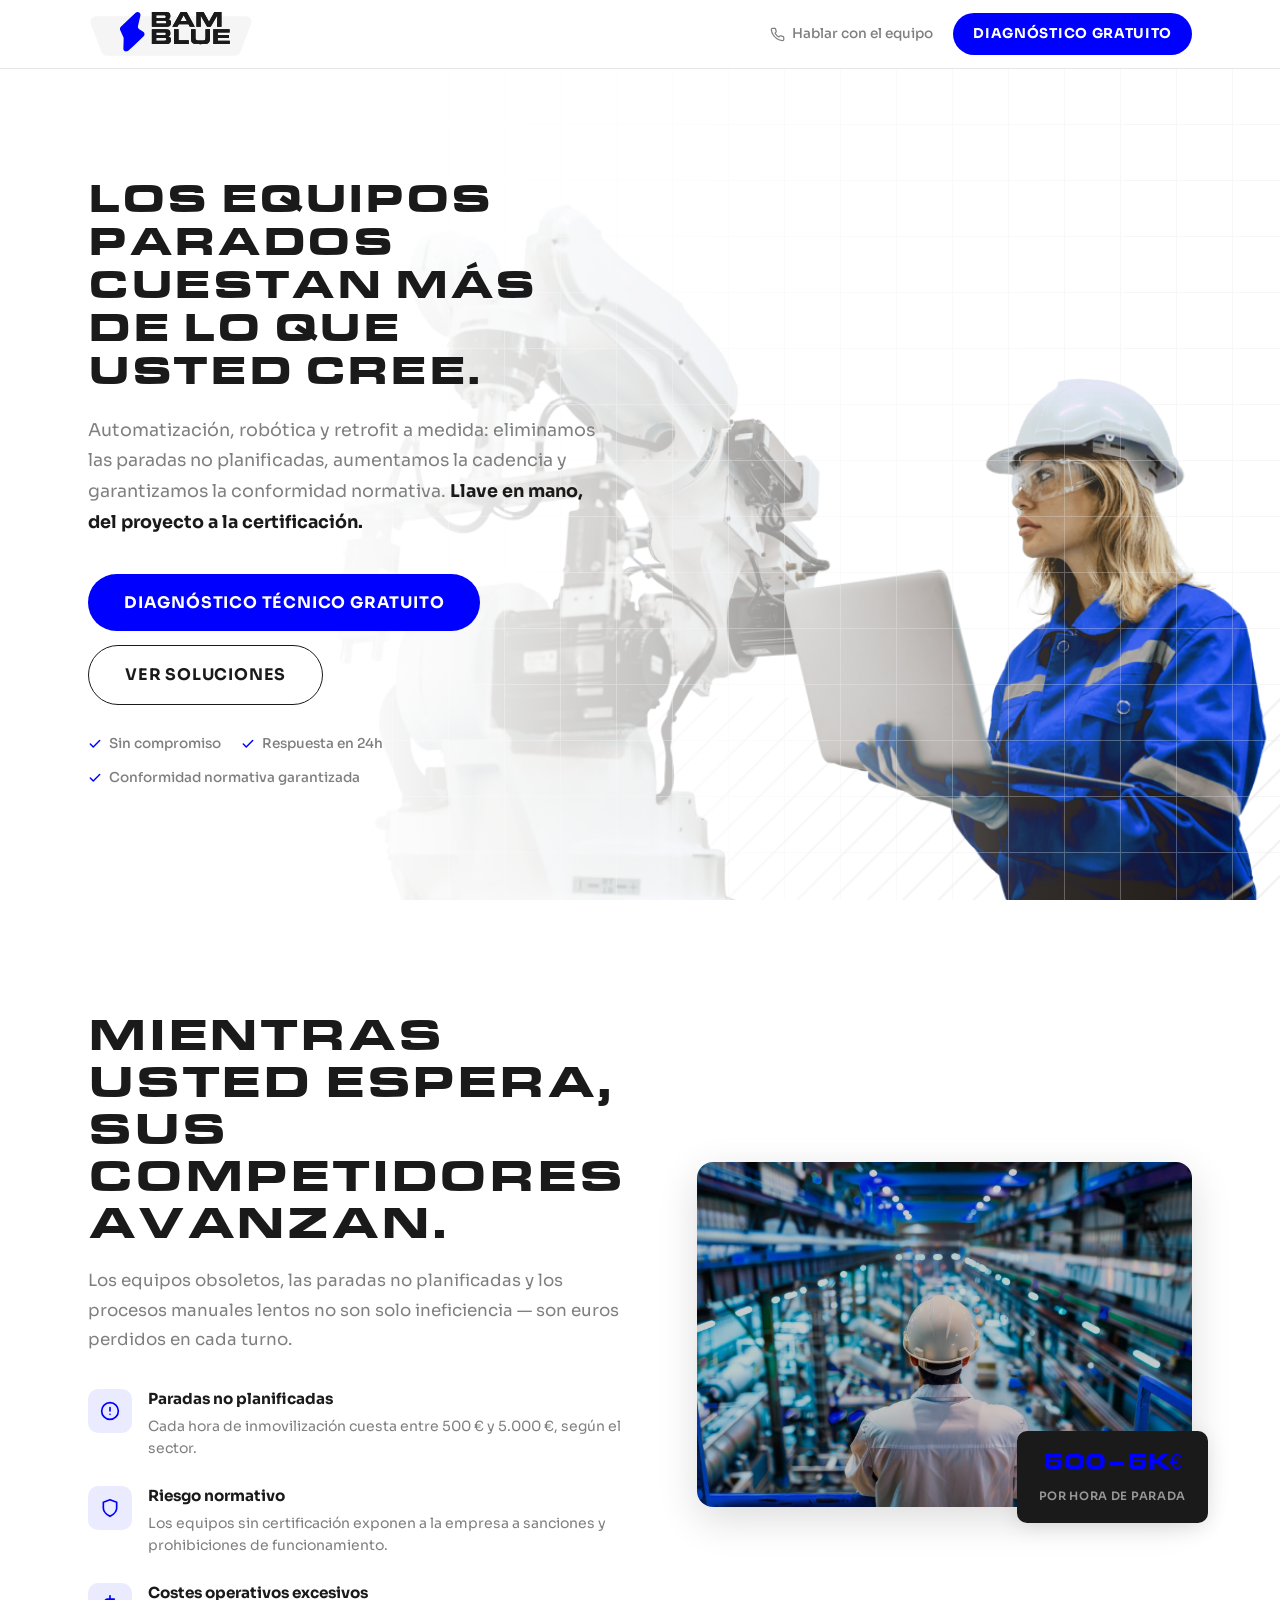
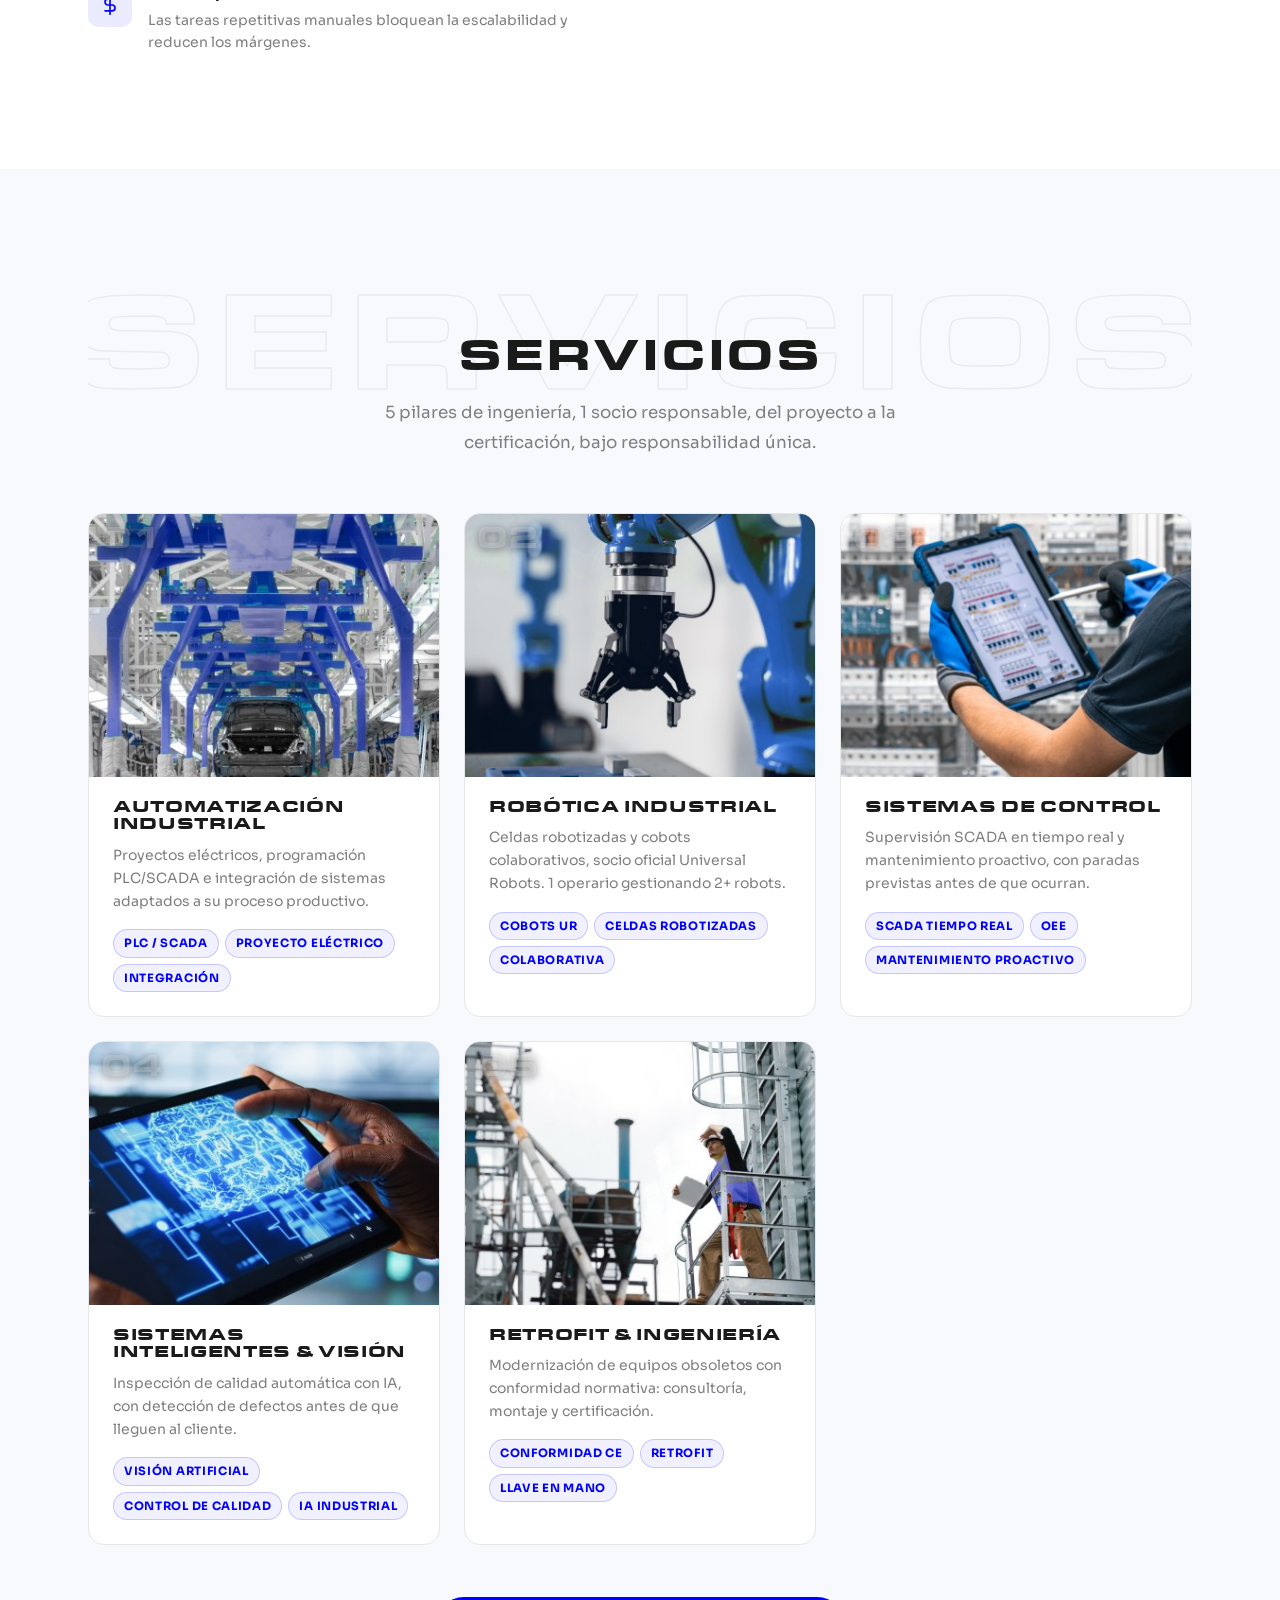
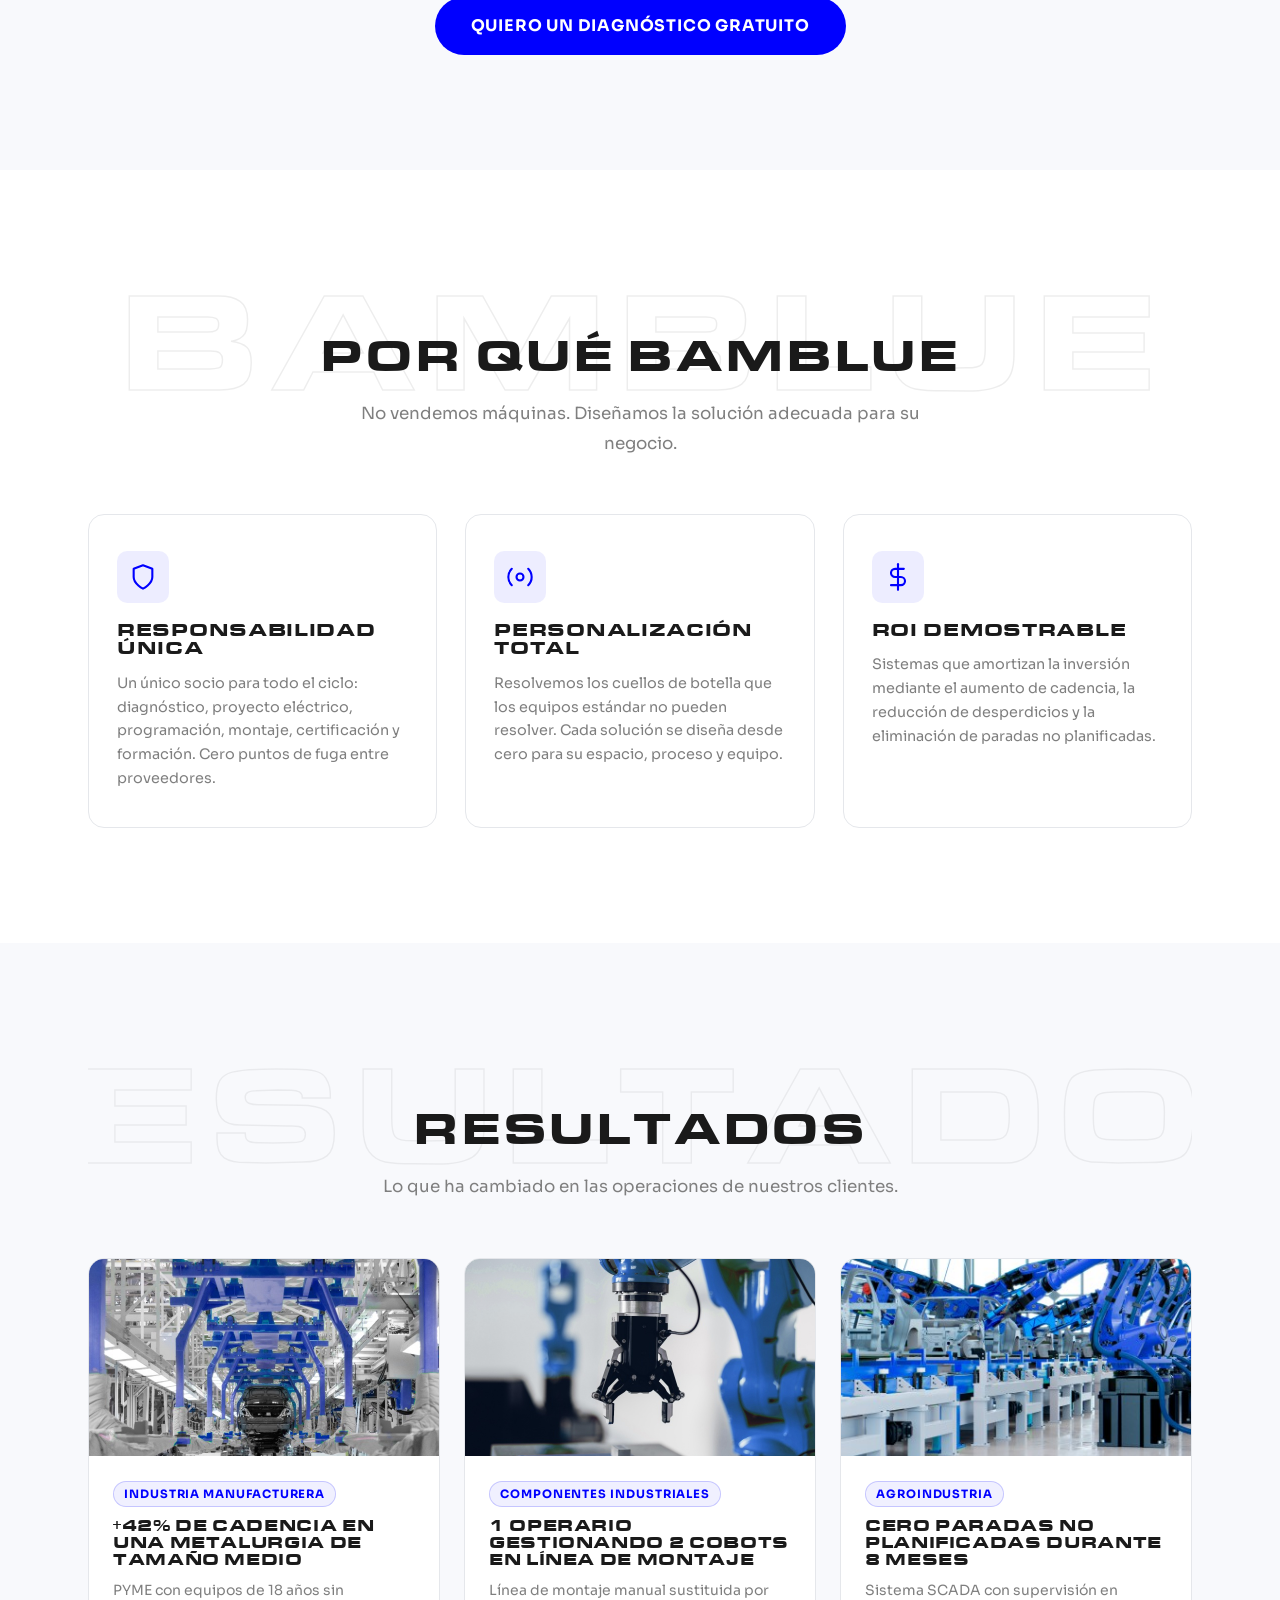
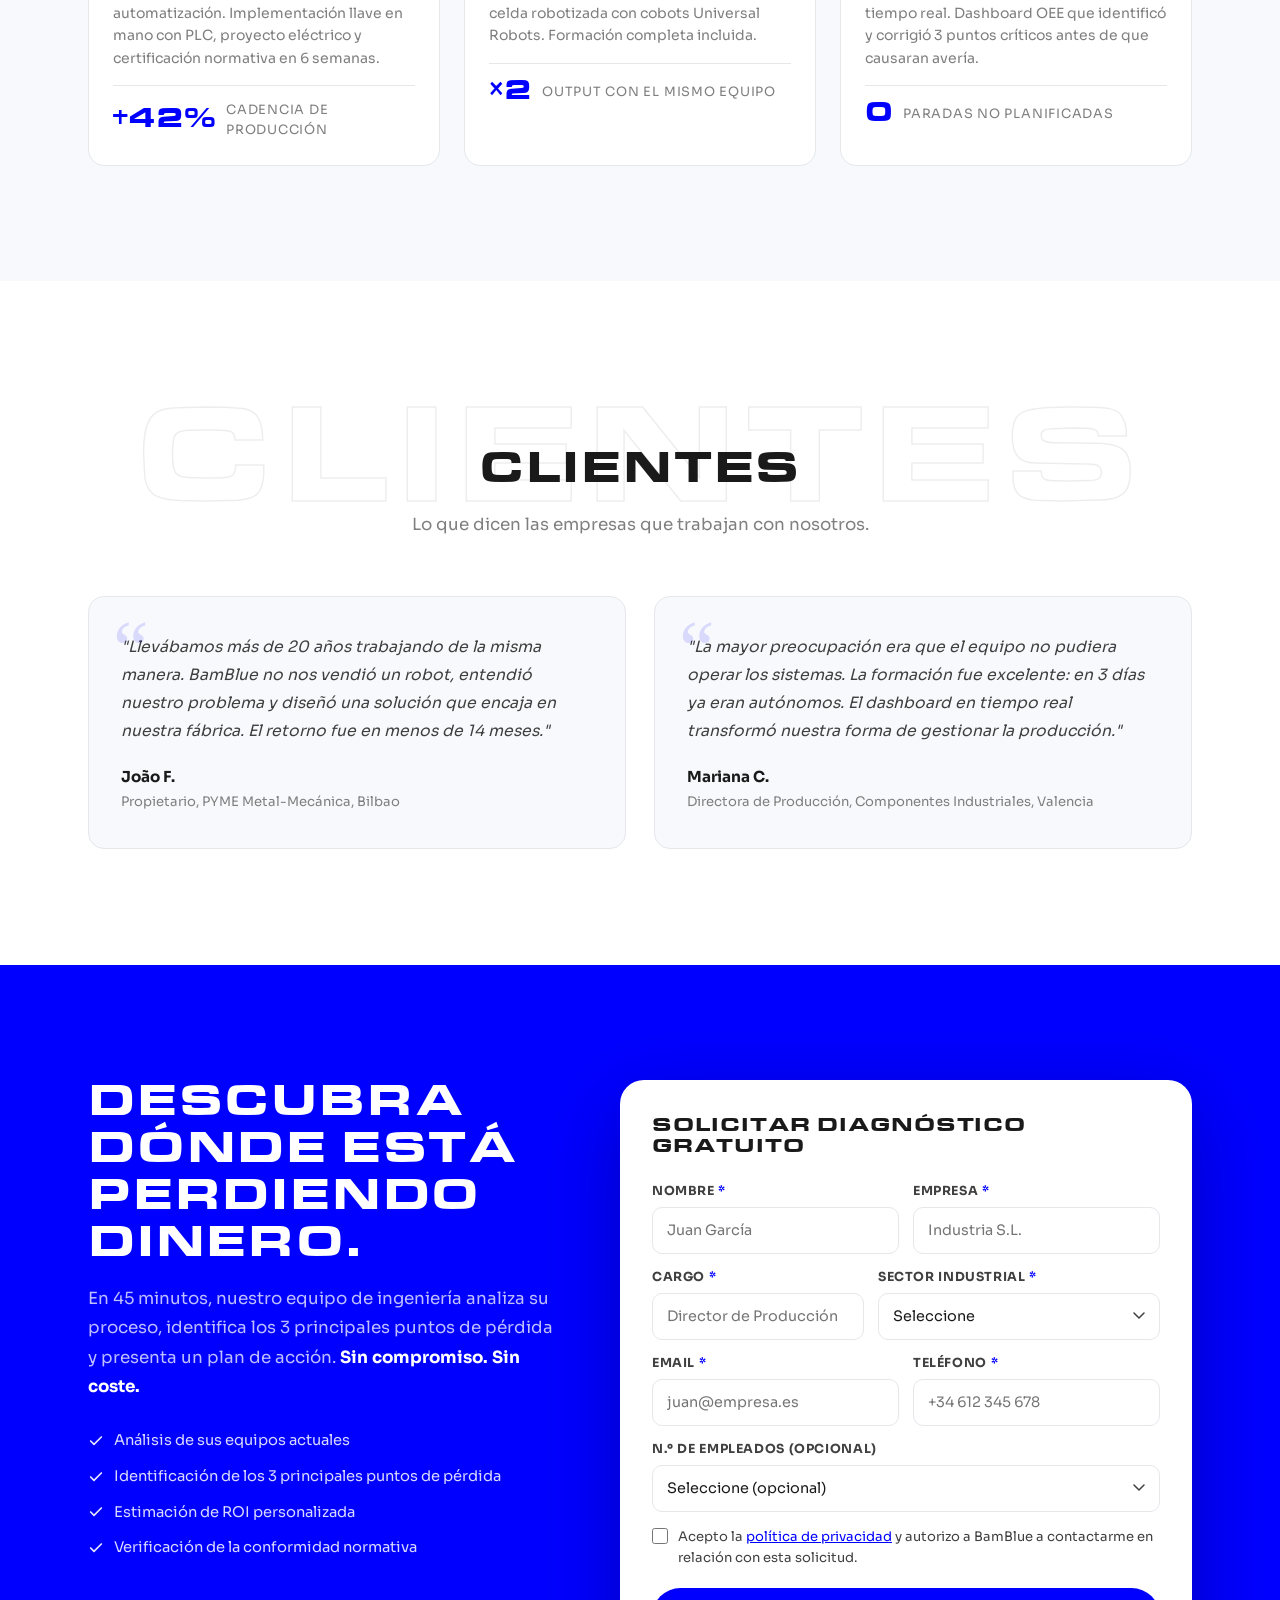
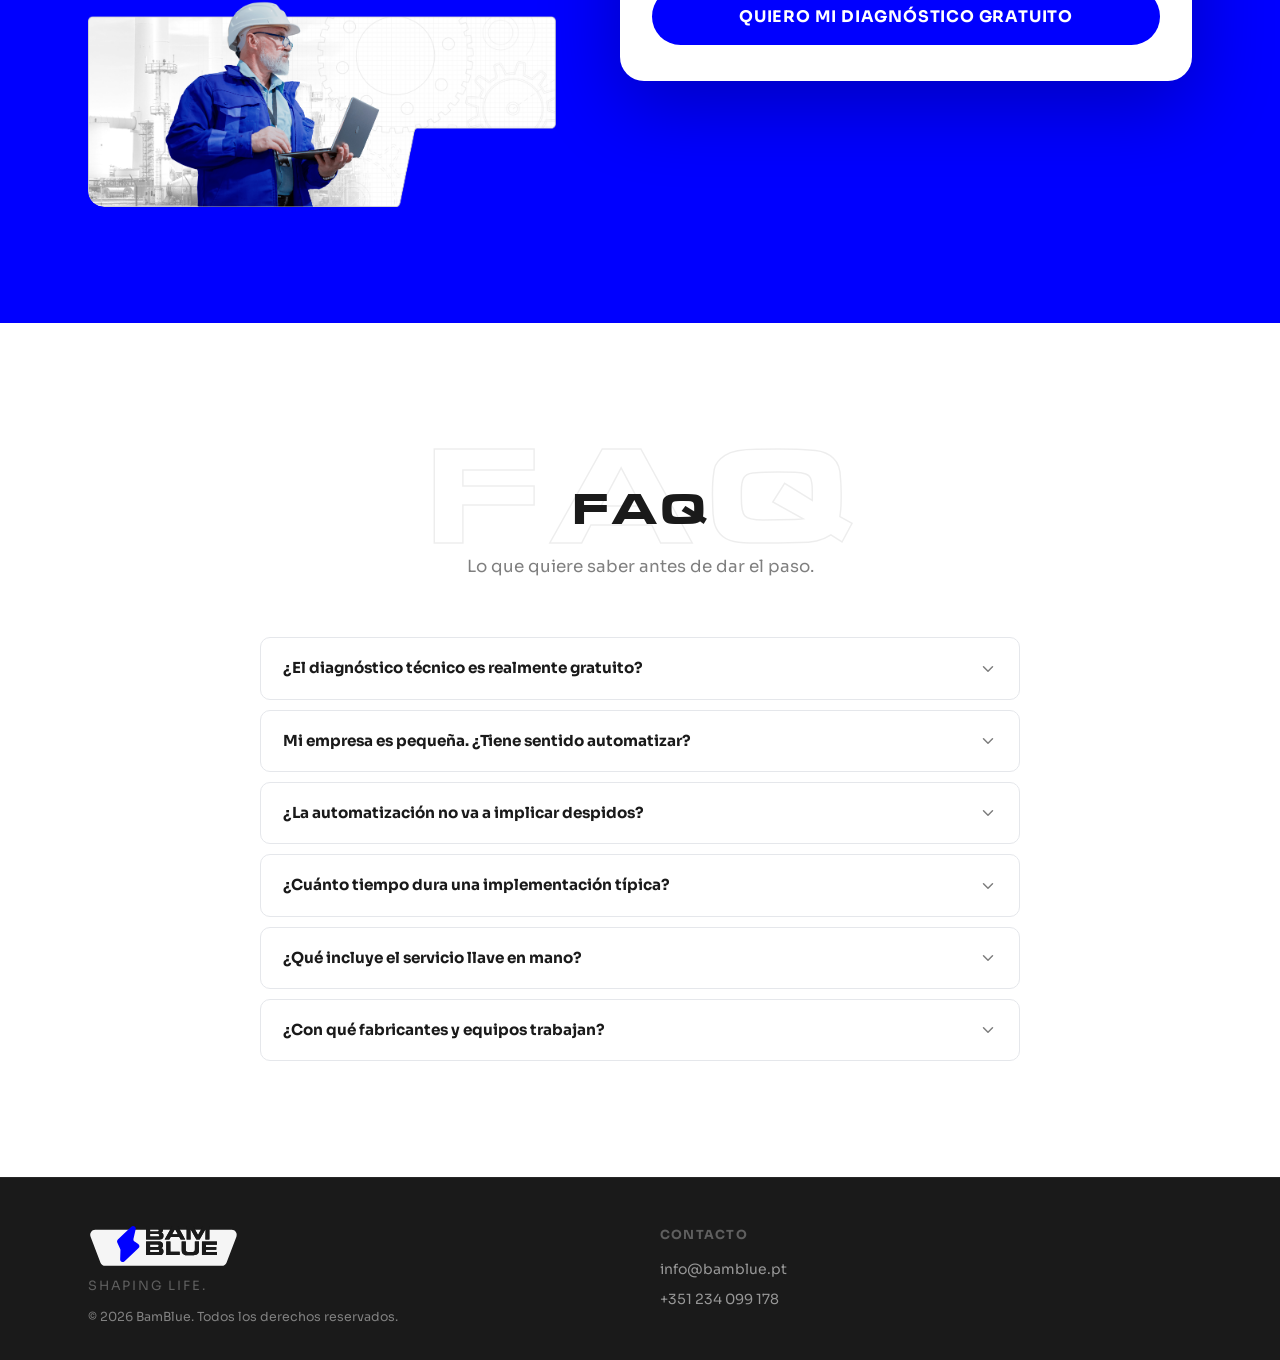
==== commit 665138e8: "fix(fr,es): remove PT-specific refs, adapt metrics and testimonials to local market - FR: replace "s" ====
--- a/es/index.html
+++ b/es/index.html
@@ -332,14 +332,14 @@
           <p class="quote__text">"Llevábamos más de 20 años trabajando de la misma manera. BamBlue no nos vendió un robot, entendió nuestro problema y diseñó una solución que encaja en nuestra fábrica. El retorno fue en menos de 14 meses."</p>
           <footer class="quote__author">
             <strong>João F.</strong>
-            <span>Propietario, PYME de Metalurgia, Aveiro</span>
+            <span>Propietario, PYME Metal-Mecánica, Bilbao</span>
           </footer>
         </blockquote>
         <blockquote class="quote">
           <p class="quote__text">"La mayor preocupación era que el equipo no pudiera operar los sistemas. La formación fue excelente: en 3 días ya eran autónomos. El dashboard en tiempo real transformó nuestra forma de gestionar la producción."</p>
           <footer class="quote__author">
             <strong>Mariana C.</strong>
-            <span>Directora de Producción, Componentes Industriales, Porto</span>
+            <span>Directora de Producción, Componentes Industriales, Valencia</span>
           </footer>
         </blockquote>
       </div>
